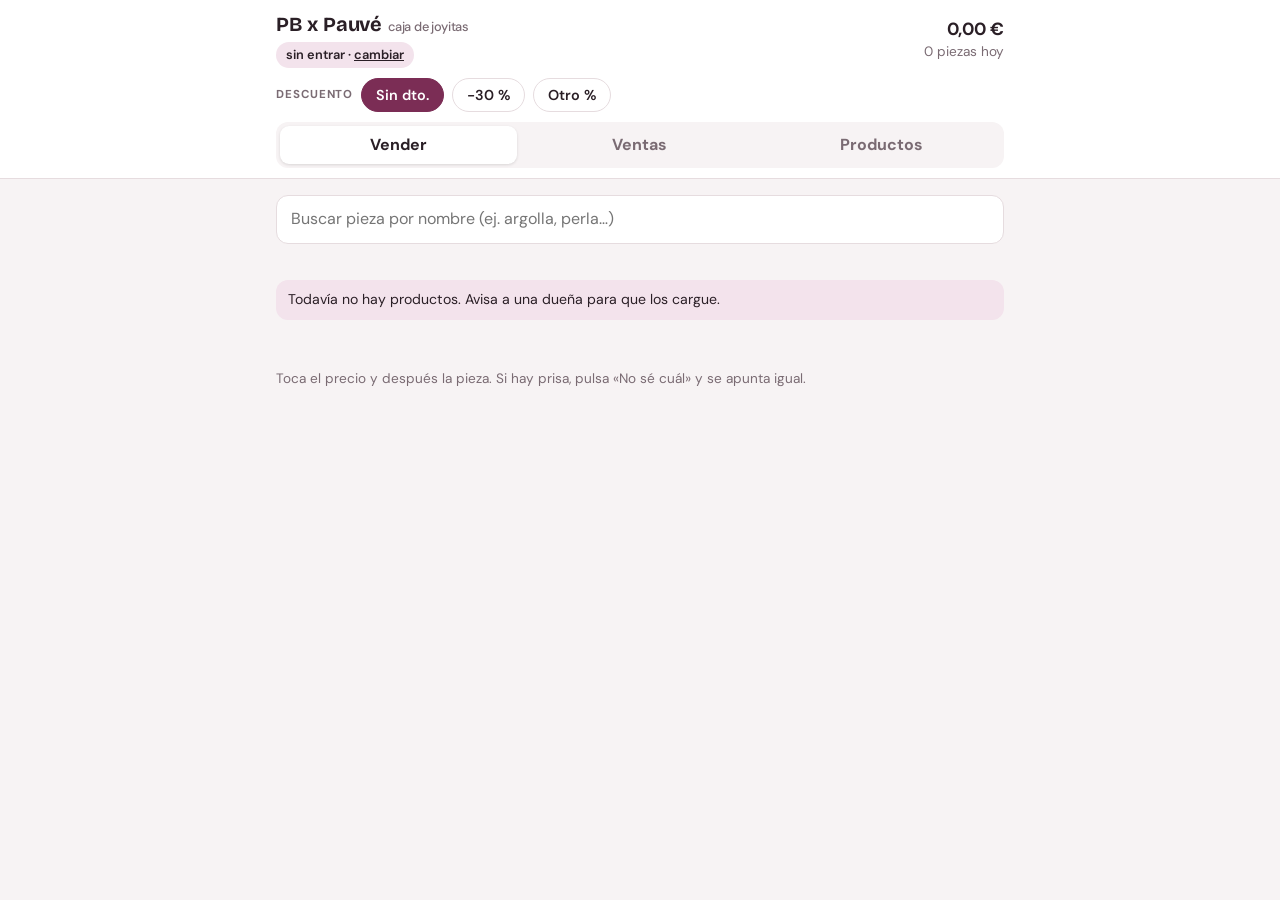
==== caja/index.html @ 92e225df "Caja: el resumen devuelve el coste a partes iguales y reparte el beneficio Cada dueña ve cuánto le t" ====
<!doctype html>
<html lang="es">
<head>
<meta charset="utf-8">
<meta name="viewport" content="width=device-width,initial-scale=1,viewport-fit=cover">
<meta name="robots" content="noindex,nofollow">
<meta name="theme-color" content="#7b2d55">
<meta name="apple-mobile-web-app-capable" content="yes">
<meta name="mobile-web-app-capable" content="yes">
<meta name="apple-mobile-web-app-title" content="Caja PBxP">
<title>Caja PB x Pauvé</title>
<link rel="preconnect" href="https://fonts.googleapis.com">
<link rel="stylesheet" href="https://fonts.googleapis.com/css2?family=Bricolage+Grotesque:wght@500;700&family=DM+Sans:wght@400;500;700&display=swap">
<style>
/* Layout: one-column till, sticky header with discount, category rows of big price buttons, bottom sheet to pick the piece */
:root{
  --bg:#f7f3f4; --surface:#ffffff; --fg:#2a1f26; --muted:#7a6b73; --line:#e6dcdf;
  --accent:#7b2d55; --accent-fg:#ffffff; --accent-soft:#f3e3ec; --ok:#1f7a4d; --warn:#a85a00; --danger:#b3261e;
  --display:"Bricolage Grotesque",ui-sans-serif,system-ui,sans-serif;
  --body:"DM Sans",ui-sans-serif,system-ui,-apple-system,"Segoe UI",sans-serif;
}
@media (prefers-color-scheme: dark){:root:not([data-theme="light"]){
  --bg:#18121a; --surface:#231b26; --fg:#f3eaf0; --muted:#b3a3ad; --line:#3a2f3c;
  --accent:#e08ab7; --accent-fg:#22121b; --accent-soft:#3a2333; --ok:#62c995; --warn:#f0a84a; --danger:#ff8a80; color-scheme:dark}}
:root[data-theme="dark"]{
  --bg:#18121a; --surface:#231b26; --fg:#f3eaf0; --muted:#b3a3ad; --line:#3a2f3c;
  --accent:#e08ab7; --accent-fg:#22121b; --accent-soft:#3a2333; --ok:#62c995; --warn:#f0a84a; --danger:#ff8a80; color-scheme:dark}
*{box-sizing:border-box}
[hidden]{display:none!important}
body{background:var(--bg);color:var(--fg);font-family:var(--body);font-size:16px;line-height:1.4;-webkit-tap-highlight-color:transparent}
body::before{content:"";position:fixed;inset:0 0 auto;height:env(safe-area-inset-top,0px);z-index:10;background:var(--surface)}
button,input,select{font:inherit;color:inherit}
button{cursor:pointer}
:focus-visible{outline:3px solid var(--accent);outline-offset:2px}
.wrap{max-width:760px;margin:0 auto;padding-left:max(16px,env(safe-area-inset-left,0px));padding-right:max(16px,env(safe-area-inset-right,0px))}
header{position:sticky;top:env(safe-area-inset-top,0px);z-index:5;background:var(--surface);border-bottom:1px solid var(--line)}
header .wrap{padding-block:10px;display:flex;flex-direction:column;gap:10px}
.top{display:flex;align-items:center;justify-content:space-between;gap:12px}
h1{font-family:var(--display);font-weight:700;font-size:1.25rem;margin:0;letter-spacing:-.01em}
h1 small{font-family:var(--body);font-weight:500;color:var(--muted);font-size:.8rem;margin-left:6px}
.who{display:flex;flex-direction:column;gap:4px;min-width:0}
.profile{border:0;background:var(--accent-soft);color:var(--fg);border-radius:999px;padding:4px 10px;font-size:.8rem;font-weight:600;text-align:left;width:fit-content}
.profile b{color:var(--accent)}
.today{font-variant-numeric:tabular-nums;text-align:right;font-size:.85rem;color:var(--muted)}
.today b{display:block;color:var(--fg);font-size:1.1rem}
.row{display:flex;gap:8px;flex-wrap:wrap;align-items:center}
.lbl{font-size:.72rem;text-transform:uppercase;letter-spacing:.08em;color:var(--muted);font-weight:700}
.pill{border:1.5px solid var(--line);background:var(--surface);border-radius:999px;padding:6px 14px;font-weight:600;font-size:.9rem}
.pill[aria-pressed="true"]{background:var(--accent);border-color:var(--accent);color:var(--accent-fg)}
.tabs{display:flex;gap:4px;background:var(--bg);border-radius:12px;padding:4px}
.tabs button{flex:1;border:0;background:transparent;padding:8px;border-radius:9px;font-weight:700;color:var(--muted)}
.tabs button[aria-selected="true"]{background:var(--surface);color:var(--fg);box-shadow:0 1px 3px rgb(0 0 0 / .12)}
main .wrap{padding-block:16px 120px;display:flex;flex-direction:column;gap:22px}
.search{width:100%;padding:12px 14px;border-radius:12px;border:1.5px solid var(--line);background:var(--surface)}
section h2{font-family:var(--display);font-weight:500;font-size:1.05rem;margin:0 0 8px}
.prices{display:grid;grid-template-columns:repeat(auto-fill,minmax(104px,1fr));gap:8px}
.pbtn{display:flex;flex-direction:column;align-items:flex-start;gap:2px;padding:12px;border-radius:14px;border:1.5px solid var(--line);background:var(--surface);text-align:left;min-height:76px}
.pbtn:active{transform:scale(.97)}
.pbtn .pr{display:flex;align-items:center;gap:8px;font-family:var(--display);font-weight:700;font-size:1.35rem;font-variant-numeric:tabular-nums}
.pbtn .was{font-size:.78rem;color:var(--muted);text-decoration:line-through}
.pbtn .n{font-size:.78rem;color:var(--muted)}
.dot{width:14px;height:14px;border-radius:50%;flex:none;border:2px solid rgb(0 0 0 / .18)}
.other{border-style:dashed}
.note{font-size:.85rem;color:var(--muted)}
.banner{background:var(--accent-soft);border-radius:12px;padding:10px 12px;font-size:.88rem}
.banner.warn{color:var(--warn)}
/* list of pieces */
.list{display:flex;flex-direction:column;gap:6px}
.item{display:flex;align-items:center;justify-content:space-between;gap:10px;padding:13px 14px;border-radius:12px;border:1.5px solid var(--line);background:var(--surface);text-align:left;width:100%}
.item .nm{font-weight:600;min-width:0;flex:1}
.thumb{width:52px;height:52px;border-radius:10px;object-fit:cover;flex:none;background:var(--accent-soft);display:grid;place-items:center;color:var(--muted);font-size:.7rem;overflow:hidden}
.item.big .thumb{width:72px;height:72px}
.photo-edit{display:flex;gap:12px;align-items:center}
.photo-edit .thumb{width:96px;height:96px}
.two{display:grid;grid-template-columns:1fr 1fr;gap:10px}
.stepper{display:flex;gap:8px;align-items:center}
.stepper button{width:48px;height:48px;border-radius:12px;border:1.5px solid var(--line);background:var(--surface);font-size:1.3rem;font-weight:700}
.stepper b{min-width:3ch;text-align:center;font-size:1.3rem;font-variant-numeric:tabular-nums}
.item .meta{font-size:.8rem;color:var(--muted);font-variant-numeric:tabular-nums;white-space:nowrap;text-align:right}
.item.zero .meta{color:var(--warn)}
.item.unknown{background:var(--accent-soft);border-color:transparent}
/* sheet */
.scrim{position:fixed;inset:0;background:rgb(20 10 16 / .45);z-index:20;display:flex;align-items:flex-end;justify-content:center}
.sheet{background:var(--bg);width:100%;max-width:760px;max-height:86%;overflow:auto;border-radius:20px 20px 0 0;padding:16px max(16px,env(safe-area-inset-right,0px)) calc(20px + env(safe-area-inset-bottom,0px)) max(16px,env(safe-area-inset-left,0px));display:flex;flex-direction:column;gap:12px}
.sheet-h{display:flex;align-items:center;justify-content:space-between;gap:8px}
.sheet-h h3{font-family:var(--display);margin:0;font-size:1.2rem;display:flex;align-items:center;gap:8px}
.x{border:0;background:var(--surface);border-radius:999px;width:40px;height:40px;font-size:1.2rem}
.field{display:flex;flex-direction:column;gap:4px}
.field input,.field select{padding:12px;border-radius:12px;border:1.5px solid var(--line);background:var(--surface)}
.primary{background:var(--accent);color:var(--accent-fg);border:0;border-radius:12px;padding:14px;font-weight:700}
.ghost{background:var(--surface);border:1.5px solid var(--line);border-radius:12px;padding:12px 14px;font-weight:600}
/* toast */
.toast{position:fixed;left:50%;transform:translateX(-50%);bottom:calc(16px + env(safe-area-inset-bottom,0px));z-index:30;background:var(--fg);color:var(--bg);border-radius:14px;padding:12px 12px 12px 16px;display:flex;gap:12px;align-items:center;width:min(92vw,520px);box-shadow:0 6px 20px rgb(0 0 0 / .25)}
.toast{flex-wrap:wrap}
.toast #toastMsg{flex:1 1 60%;min-width:0}
.paybtns{display:flex;gap:8px;width:100%}
.paybtns[hidden]{display:none}
.toast .paybtns button{flex:1}
.toast .paybtns button[aria-pressed="true"]{background:var(--bg);color:var(--fg)}
.badge{display:inline-block;min-width:1.4em;padding:0 5px;margin-left:4px;border-radius:999px;background:var(--warn);color:#fff;font-size:.72rem;line-height:1.4em}
.paychip{border:1px solid var(--line);background:var(--bg);border-radius:999px;font-size:.72rem;padding:1px 8px;margin-top:3px;color:var(--muted)}
.paychip.set{color:var(--fg);border-color:var(--accent)}
.dtoend{font-size:.78rem;color:var(--muted)}
.rows{display:flex;flex-direction:column;gap:6px}
.kv{display:flex;justify-content:space-between;gap:10px;background:var(--surface);border:1px solid var(--line);border-radius:12px;padding:10px 12px;font-variant-numeric:tabular-nums}
.kv span:first-child{min-width:0}
.kv b{white-space:nowrap}
.shoot{display:flex;flex-direction:column;align-items:center;gap:12px;text-align:center}
.shoot .thumb{width:160px;height:160px}
section h2 small{font-family:var(--body);font-size:.8rem;color:var(--muted);font-weight:400}
.toast button{background:transparent;border:1.5px solid currentColor;color:inherit;border-radius:10px;padding:6px 10px;font-weight:700}
/* day view */
.dayhead{display:flex;align-items:center;justify-content:space-between;gap:8px}
.dayhead strong{font-family:var(--display);font-size:1.1rem}
.sum{display:grid;grid-template-columns:repeat(3,1fr);gap:8px}
.sum div{background:var(--surface);border:1px solid var(--line);border-radius:12px;padding:10px}
.sum b{display:block;font-family:var(--display);font-size:1.3rem;font-variant-numeric:tabular-nums}
.sum span{font-size:.75rem;color:var(--muted)}
.sale{display:grid;grid-template-columns:auto 1fr auto auto;gap:10px;align-items:center;background:var(--surface);border:1px solid var(--line);border-radius:12px;padding:10px 12px}
.sale .t{font-size:.8rem;color:var(--muted);font-variant-numeric:tabular-nums}
.sale .w{min-width:0}
.sale .w small{display:block;color:var(--muted);font-size:.8rem}
.sale .p{font-weight:700;font-variant-numeric:tabular-nums;text-align:right}
.sale .p small{display:block;font-weight:500;color:var(--muted);font-size:.75rem}
.tag{display:inline-block;font-size:.72rem;font-weight:700;color:var(--warn);background:var(--accent-soft);border-radius:6px;padding:1px 6px;margin-top:2px;border:0}
.del{border:0;background:transparent;color:var(--muted);font-size:1.1rem;width:34px;height:34px;border-radius:8px}
.del.armed{background:var(--danger);color:#fff;width:auto;padding:0 10px;font-size:.8rem;font-weight:700}
.copy{width:100%}
textarea.cp{width:100%;min-height:140px;border-radius:12px;border:1.5px solid var(--line);background:var(--surface);padding:10px;font:inherit;font-size:.85rem}
@media (prefers-reduced-motion:reduce){*{transition:none!important;animation:none!important}}
body{margin:0;padding-top:env(safe-area-inset-top,0px);padding-bottom:env(safe-area-inset-bottom,0px)}
img{max-width:100%}
body.is-admin .team-only{display:none}
</style>
</head>
<body>

<header>
  <div class="wrap">
    <div class="top">
      <div class="who"><h1>PB x Pauvé<small>caja de joyitas</small></h1>
        <button class="profile" id="logout" title="Cambiar de perfil"><span id="profileTxt">…</span> · <u>cambiar</u></button></div>
      <div class="today" id="todayBox"><b id="todayTotal">0,00 €</b><span id="todayCount">0 piezas hoy</span></div>
    </div>
    <div class="row" role="group" aria-label="Descuento">
      <span class="lbl">Descuento</span>
      <button class="pill" data-dto="0" id="dto0">Sin dto.</button>
      <button class="pill" data-dto="30" id="dto30">−30 %</button>
      <button class="pill" data-dto="custom" id="dtoC">Otro %</button>
      <span class="dtoend" id="dtoEnd"></span>
    </div>
    <div class="tabs" role="tablist">
      <button role="tab" id="tabSell" aria-selected="true">Vender</button>
      <button role="tab" id="tabDay" aria-selected="false">Ventas</button>
      <button role="tab" id="tabProd" aria-selected="false">Productos<span class="badge" id="lowBadge" hidden></span></button>
      <button role="tab" id="tabRes" aria-selected="false" hidden>Resumen</button>
    </div>
  </div>
</header>

<main>
  <div class="wrap" id="sellView">
    <div class="banner warn" id="storeWarn" hidden></div>
    <div class="banner" id="loadNote">Cargando productos…</div>
    <input class="search" id="q" type="search" placeholder="Buscar pieza por nombre (ej. argolla, perla…)" autocomplete="off">
    <div id="results" class="list" hidden></div>
    <div id="cats" style="display:flex;flex-direction:column;gap:22px"></div>
    <p class="note">Toca el precio y después la pieza. Si hay prisa, pulsa «No sé cuál» y se apunta igual.</p>
  </div>
  <div class="wrap" id="dayView" hidden>
    <div class="dayhead">
      <button class="x" id="prevDay" aria-label="Día anterior">‹</button>
      <strong id="dayLabel"></strong>
      <button class="x" id="nextDay" aria-label="Día siguiente">›</button>
    </div>
    <div class="sum">
      <div><b id="dPieces">0</b><span>piezas</span></div>
      <div><b id="dTotal">0 €</b><span>cobrado</span></div>
      <div><b id="dProfit">0 €</b><span>beneficio aprox.</span></div>
    </div>
    <p class="note" id="dPay"></p>
    <div id="pendBanner" class="banner warn" hidden></div>
    <div id="sales" class="list"></div>
    <button class="primary copy" id="copyBtn">Copiar resumen para enviar a Paula</button>
    <textarea class="cp" id="cpText" readonly hidden></textarea>
  </div>
  <div class="wrap" id="prodView" hidden>
    <button class="primary" id="newProd">+ Nuevo producto</button>
    <button class="ghost" id="shootBtn">Hacer fotos en serie</button>
    <div id="adminTools" hidden style="display:flex;flex-direction:column;gap:8px">
      <label class="ghost" for="impFile" style="text-align:center">Cargar lista de productos (archivo .json)</label>
      <input id="impFile" type="file" accept=".json,application/json" hidden>
      <button class="ghost" id="accessBtn">Accesos y contraseñas</button>
      <a class="ghost" href="api.php?a=csv" style="text-align:center;text-decoration:none;color:inherit">Descargar todas las ventas (Excel)</a>
    </div>
    <input class="search" id="pq" type="search" placeholder="Buscar producto" autocomplete="off">
    <div class="row" role="group" aria-label="Filtro">
      <button class="pill" id="fAll" aria-pressed="true">Todos</button>
      <button class="pill" id="fLow" aria-pressed="false">Para reponer</button>
      <button class="pill" id="fNoPhoto" aria-pressed="false">Sin foto</button>
      <button class="pill" id="fNoPrice" aria-pressed="false">Sin precio</button>
    </div>
    <p class="note" id="prodCount"></p>
    <div id="prodList" class="list"></div>
    <button class="ghost" id="copyLow">Copiar lista para reponer</button>
  </div>
  <div class="wrap" id="resView" hidden>
    <div class="dayhead">
      <button class="x" id="prevMonth" aria-label="Mes anterior">‹</button>
      <strong id="monthLabel"></strong>
      <button class="x" id="nextMonth" aria-label="Mes siguiente">›</button>
    </div>
    <div class="sum">
      <div><b id="mPieces">0</b><span>piezas</span></div>
      <div><b id="mTotal">0 €</b><span>cobrado</span></div>
      <div><b id="mProfit">0 €</b><span>beneficio</span></div>
    </div>
    <section><h2>Cómo se cobró</h2><div class="rows" id="mPay"></div></section>
    <section><h2>Reparto del beneficio</h2><div class="rows" id="mShare"></div></section>
    <section><h2>Por tipo</h2><div class="rows" id="mCats"></div></section>
    <section><h2>Más vendidas <small>este mes</small></h2><div class="rows" id="mTop"></div></section>
    <section><h2>Piezas paradas <small>con stock y sin ventas en 60 días</small></h2><div class="rows" id="mStill"></div></section>
  </div>
</main>

<div class="scrim" id="scrim" hidden>
  <div class="sheet" role="dialog" aria-modal="true" aria-labelledby="sheetTitle">
    <div class="sheet-h"><h3 id="sheetTitle"></h3><button class="x" id="closeSheet" aria-label="Cerrar">×</button></div>
    <div id="sheetBody" style="display:flex;flex-direction:column;gap:10px"></div>
  </div>
</div>

<div class="toast" id="toast" hidden role="status"><span id="toastMsg"></span><button id="undoBtn">Deshacer</button>
  <div class="paybtns" id="payBtns" hidden><button data-pay="efectivo" aria-pressed="false">Efectivo</button><button data-pay="tarjeta" aria-pressed="false">Tarjeta</button></div></div>

<div class="scrim" id="gate" hidden style="align-items:center">
  <form class="sheet" id="gateForm" style="border-radius:20px;max-width:420px;margin:16px" autocomplete="on">
    <h3 id="gateTitle" style="font-family:var(--display);margin:0;font-size:1.3rem"></h3>
    <p class="note" id="gateText"></p>
    <div id="gateFields" style="display:flex;flex-direction:column;gap:10px"></div>
    <button class="primary" id="gateBtn" type="submit"></button>
    <p class="note" id="gateErr" hidden style="color:var(--danger)"></p>
  </form>
</div>
<script>
const CAT_ORDER = ["Pendientes","Anillos","Collares","Pulseras","Charms","Complementos"];
const COLORS = {2:"#9e9e9e",4:"#f2d33a",5:"#a6d84a",6:"#2fa65a",8:"#2d7be0",9:"#28b8c4",10:"#8a4fd1",12:"#ef6aa6",13:"#f28c28",14:"#d93a3a",16:"#8a5a3b",18:"#222222"};
const $ = id => document.getElementById(id);
const eur = n => n.toLocaleString("es-ES",{minimumFractionDigits:2,maximumFractionDigits:2})+" €";
const eurShort = n => (Number.isInteger(n)? String(n) : n.toLocaleString("es-ES",{minimumFractionDigits:2,maximumFractionDigits:2}))+" €";
const dayKey = d => { const x=new Date(d); return x.getFullYear()+"-"+String(x.getMonth()+1).padStart(2,"0")+"-"+String(x.getDate()).padStart(2,"0"); };
const esc = s => String(s??"").replace(/[&<>"]/g,c=>({"&":"&amp;","<":"&lt;",">":"&gt;",'"':"&quot;"}[c]));
const round2 = n => Math.round(n*100)/100;
const norm = s => String(s).toLowerCase().normalize("NFD").replace(/[̀-ͯ]/g,"");
const newId = () => (Date.now().toString(36)+Math.random().toString(36).slice(2,10)).slice(0,20);

/* ---------- server ---------- */
let PRODUCTS = [], sales = [], dto = 0, dtoUntil = "", owners = [], role = null, myName = "";
const isAdmin = () => role === "admin";
function warn(msg){ $("storeWarn").textContent = msg; $("storeWarn").hidden = !msg; }
async function api(a, data){
  const opt = data instanceof FormData ? {method:"POST", body:data, headers:{"X-Caja":"1"}}
            : data !== undefined ? {method:"POST", body:JSON.stringify(data), headers:{"X-Caja":"1","Content-Type":"application/json"}}
            : {};
  let r;
  try{ r = await fetch("api.php?a="+a, {credentials:"same-origin", ...opt}); }
  catch(e){ warn("Sin conexión. Lo que apuntes ahora no se guardará: revisa el wifi o los datos."); throw e; }
  let j = {}; try{ j = await r.json(); }catch(e){}
  if(j.login){ showLogin(); throw new Error("login"); }
  if(j.setup){ showSetup(); throw new Error("setup"); }
  if(!r.ok || j.error){ warn(j.error || "Algo ha fallado en el servidor. Prueba otra vez."); throw new Error(j.error||"server"); }
  warn("");
  return j;
}
async function load(){
  const j = await api("state");
  role = j.role; myName = j.name; dto = j.dto; dtoUntil = j.dtoUntil || ""; owners = j.owners || []; PRODUCTS = j.products; sales = j.sales;
  $("loadNote").hidden = true;
  $("gate").hidden = true;
  document.body.classList.toggle("is-admin", isAdmin());
  refresh();
}
/* keep every phone up to date: re-read every 20 s while the page is visible */
setInterval(()=>{ if(document.visibilityState==="visible" && role && $("scrim").hidden) load().catch(()=>{}); }, 20000);
document.addEventListener("visibilitychange", ()=>{ if(document.visibilityState==="visible" && role) load().catch(()=>{}); });

/* ---------- login / setup ---------- */
function gate(title, text, fields, btn, onSubmit){
  $("gateTitle").textContent = title; $("gateText").textContent = text; $("gateFields").innerHTML = fields; $("gateBtn").textContent = btn;
  $("gateErr").hidden = true; $("gate").hidden = false; $("loadNote").hidden = true;
  $("gateForm").onsubmit = async e => {
    e.preventDefault(); $("gateBtn").disabled = true;
    try{ await onSubmit(); }
    catch(err){ $("gateErr").hidden=false; $("gateErr").textContent = $("storeWarn").textContent || "No se ha podido. Prueba otra vez."; warn(""); }
    $("gateBtn").disabled = false;
  };
}
function showLogin(){
  role = null;
  gate("¿Quién eres?", "Con la contraseña del equipo entras como equipo. Con tu contraseña de dueña entras como dueña y puedes cambiarlo todo. Se queda recordado en este móvil.",
    `<div class="field"><label class="lbl" for="gName">Tu nombre</label><input id="gName" autocomplete="nickname" required value="${esc(localStorageGet("caja.name"))}"></div>
     <div class="field"><label class="lbl" for="gPw">Contraseña (la del equipo o la tuya de dueña)</label><input id="gPw" type="password" autocomplete="current-password" required></div>`,
    "Entrar", async ()=>{ localStorageSet("caja.name",$("gName").value.trim()); await api("login",{name:$("gName").value,password:$("gPw").value}); await load(); });
}
function showSetup(){
  gate("Configurar la caja", "Es la primera vez que se abre. Elige dos contraseñas: una para el equipo del centro y otra solo para ti, que permite cambiar precios, productos y descuentos. Luego podrás dar acceso de dueña a Patricia.",
    `<div class="field"><label class="lbl" for="sOwner">Tu nombre</label><input id="sOwner" value="Paula" required autocomplete="off"></div>
     <div class="field"><label class="lbl" for="sTeam">Contraseña del equipo (mín. 6)</label><input id="sTeam" type="text" minlength="6" required autocomplete="off"></div>
     <div class="field"><label class="lbl" for="sAdmin">Tu contraseña de dueña (mín. 8)</label><input id="sAdmin" type="password" minlength="8" required autocomplete="new-password"></div>
     <div class="field"><label class="lbl" for="sFile">Lista de productos (archivo productos-iniciales.json)</label><input id="sFile" type="file" accept=".json,application/json"></div>`,
    "Guardar y cargar productos", async ()=>{
      let products = [];
      const f = $("sFile").files[0];
      if(f){ try{ products = JSON.parse(await f.text()); }catch(e){ warn("Ese archivo no es la lista de productos. Elige productos-iniciales.json."); throw e; } }
      await api("setup",{owner:$("sOwner").value, team:$("sTeam").value, admin:$("sAdmin").value, products});
      showLogin();
    });
}
function localStorageGet(k){ try{ return localStorage.getItem(k)||""; }catch(e){ return ""; } }
function localStorageSet(k,v){ try{ localStorage.setItem(k,v); }catch(e){} }

/* ---------- derived ---------- */
const withDto = p => round2(p*(1-dto/100));
const soldCount = ref => sales.filter(s=>s.ref===ref).length;
const left = p => (p.stock||0) - soldCount(p.ref);
const photoURL = p => p && p.photo ? "api.php?a=foto&id="+encodeURIComponent(p.photo) : null;
const thumbHTML = p => photoURL(p) ? `<img class="thumb" src="${photoURL(p)}" alt="" loading="lazy">` : `<span class="thumb">sin foto</span>`;
let groups = {};
function buildGroups(){
  groups = {};
  for(const p of PRODUCTS){
    if(p.price==null || p.hidden) continue;
    const k = p.cat+"|"+p.price;
    (groups[k] ||= {cat:p.cat, price:p.price, items:[]}).items.push(p);
  }
}

/* ---------- discount ---------- */
function renderDto(){
  const custom = dto!==0 && dto!==30;
  $("dto0").setAttribute("aria-pressed", dto===0);
  $("dto30").setAttribute("aria-pressed", dto===30);
  $("dtoC").setAttribute("aria-pressed", custom);
  $("dtoC").textContent = custom ? "−"+dto+" %" : "Otro %";
  $("dtoEnd").textContent = dto && dtoUntil ? "hasta el "+new Date(dtoUntil+"T12:00:00").toLocaleDateString("es-ES",{day:"numeric",month:"short"}) : "";
  document.querySelectorAll("[data-dto]").forEach(b=>{ b.disabled = !isAdmin() && b.getAttribute("aria-pressed")!=="true"; });
}
async function setDto(v, until){
  if(!isAdmin()){ showToast("El descuento solo lo cambian las dueñas."); return; }
  const old = [dto, dtoUntil]; dto = v; dtoUntil = v ? (until||"") : ""; refresh();
  try{ await api("dto",{dto:v, until:dtoUntil}); }catch(e){ [dto, dtoUntil] = old; refresh(); showToast($("storeWarn").textContent || "No se ha podido cambiar."); }
}
document.querySelectorAll("[data-dto]").forEach(b=>b.onclick=()=>{
  if(b.dataset.dto!=="0"){
    if(!isAdmin()){ showToast("El descuento solo lo cambian las dueñas."); return; }
    const pre = b.dataset.dto==="30" ? 30 : (dto&&dto!==30? dto : 20);
    const body=$("sheetBody"); openSheet("Descuento");
    body.innerHTML = `<div class="field"><label class="lbl" for="dIn">Porcentaje de descuento</label><input id="dIn" type="number" inputmode="numeric" min="1" max="90" value="${pre}"></div>
      <div class="field"><label class="lbl" for="dUntil">Último día del descuento (opcional)</label><input id="dUntil" type="date" min="${dayKey(new Date())}" value="${dtoUntil}"></div>
      <button class="primary" id="dOk">Aplicar a todas las ventas</button>
      <p class="note">Se aplica en todos los móviles. Si pones fecha, se quita solo al acabar ese día.</p>`;
    $("dOk").onclick=()=>{ const v=Math.round(Number($("dIn").value)); const until=$("dUntil").value; if(v>0&&v<=90){ closeSheet(); setDto(v, until); } };
    return;
  }
  setDto(Number(b.dataset.dto));
});

/* ---------- sell view ---------- */
function renderCats(){
  const box = $("cats"); box.innerHTML = "";
  for(const cat of CAT_ORDER){
    const gs = Object.values(groups).filter(g=>g.cat===cat).sort((a,b)=>a.price-b.price);
    if(!gs.length) continue;
    const sec = document.createElement("section");
    sec.innerHTML = `<h2>${cat}</h2><div class="prices"></div>`;
    const grid = sec.querySelector(".prices");
    for(const g of gs){
      const b = document.createElement("button");
      b.className = "pbtn";
      b.innerHTML = `<span class="pr"><span class="dot" style="background:${COLORS[g.price]||"#ccc"}"></span>${eurShort(withDto(g.price))}</span>`+
        (dto? `<span class="was">${eurShort(g.price)}</span>`:"")+
        `<span class="n">${g.items.length} ${g.items.length===1?"pieza":"piezas"}</span>`;
      b.onclick = () => openGroup(g);
      grid.appendChild(b);
    }
    box.appendChild(sec);
  }
  if(!PRODUCTS.length){ box.innerHTML = `<p class="banner">Todavía no hay productos. ${isAdmin()? "Ve a Productos y pulsa «Cargar lista de productos»." : "Avisa a una dueña para que los cargue."}</p>`; return; }
  const sec = document.createElement("section");
  sec.innerHTML = `<h2>Otra cosa</h2><div class="prices"><button class="pbtn other" id="otherBtn"><span class="pr">+ Precio a mano</span><span class="n">pieza que no está en la lista</span></button></div>`;
  box.appendChild(sec);
  $("otherBtn").onclick = openOther;
}
function itemButton(p, onPick){
  const b = document.createElement("button");
  const l = left(p);
  b.className = "item big"+(l<=0?" zero":"");
  b.innerHTML = `${thumbHTML(p)}<span class="nm">${esc(p.name)}</span><span class="meta">${l<=0? "sin stock" : "quedan "+l}</span>`;
  b.onclick = () => onPick(p);
  return b;
}

/* sheet */
let assignId = null;
function openSheet(title, color){ $("sheetTitle").innerHTML = (color?`<span class="dot" style="background:${color}"></span>`:"")+esc(title); $("scrim").hidden=false; }
function closeSheet(){ $("scrim").hidden=true; $("sheetBody").innerHTML=""; assignId=null; }
$("closeSheet").onclick = closeSheet;
$("scrim").addEventListener("click", e=>{ if(e.target===$("scrim")) closeSheet(); });
document.addEventListener("keydown", e=>{ if(e.key==="Escape" && !$("scrim").hidden) closeSheet(); });

function openGroup(g, forAssign){
  const body = $("sheetBody"); body.innerHTML="";
  openSheet(`${g.cat} · ${eurShort(g.price)}`+(dto&&!forAssign? `  →  ${eurShort(withDto(g.price))}`:"")+(forAssign?" · ¿cuál fue?":""), COLORS[g.price]);
  const list = document.createElement("div"); list.className="list";
  if(!forAssign){
    const u = document.createElement("button");
    u.className="item unknown";
    u.innerHTML = `<span class="nm">No sé cuál · apuntar igual</span><span class="meta">se concreta luego</span>`;
    u.onclick = () => sell({ref:null,name:null,cat:g.cat,price:g.price,cost:avgCost(g)});
    list.appendChild(u);
  }
  const sorted = [...g.items].sort((a,b)=> (left(b)>0)-(left(a)>0) || a.name.localeCompare(b.name,"es"));
  for(const p of sorted) list.appendChild(itemButton(p, p=> forAssign ? assign(p) : sell(p)));
  body.appendChild(list);
}
function avgCost(g){ const c = g.items.filter(p=>p.cost!=null); return c.length? round2(c.reduce((s,p)=>s+p.cost,0)/c.length) : null; }

function openOther(){
  const body = $("sheetBody");
  openSheet("Pieza con precio a mano");
  body.innerHTML = `
    <div class="field"><label class="lbl" for="oCat">Tipo</label><select id="oCat">${CAT_ORDER.map(c=>`<option>${c}</option>`).join("")}</select></div>
    <div class="field"><label class="lbl" for="oName">Qué es (opcional)</label><input id="oName" placeholder="ej. aros gruesos oro"></div>
    <div class="field"><label class="lbl" for="oPrice">Precio cobrado (€)</label><input id="oPrice" type="number" inputmode="decimal" min="0" step="0.5"></div>
    <button class="primary" id="oSave">Apuntar venta</button>
    <p class="note" id="oErr" hidden>Escribe el precio que has cobrado.</p>`;
  $("oSave").onclick = () => {
    const pr = parseFloat(String($("oPrice").value).replace(",", "."));
    if(!(pr>0)){ $("oErr").hidden=false; return; }
    sell({ref:null,name:$("oName").value.trim()||"Otra pieza",cat:$("oCat").value,price:pr,cost:null,manual:true});
  };
  setTimeout(()=>$("oPrice").focus(),50);
}

/* selling: shown at once, then saved; if saving fails it is taken back out */
let lastId = null, toastT = null, pendingSell = Promise.resolve();
async function sell(p){
  const charged = p.manual ? p.price : withDto(p.price);
  const s = {id:newId(), t:new Date().toISOString(), ref:p.ref, name:p.name, cat:p.cat, list:p.price, dto:p.manual?0:dto,
    price:charged, cost:p.cost ?? null, manual:!!p.manual, seller:myName};
  sales.push(s); lastId = s.id; closeSheet(); refresh();
  const prod = p.ref!=null ? PRODUCTS.find(x=>x.ref===p.ref) : null;
  const lowNote = prod && left(prod)<=1 ? ` · ${left(prod)<=0? "Era la última" : "Queda 1"}: anotada para reponer` : "";
  showToast(`Apuntado: ${p.name? p.name : p.cat+" "+eurShort(p.price)+" (sin concretar)"} · ${eur(charged)}${lowNote}`, true, true);
  pendingSell = api("sell", s);
  try{ await pendingSell; }
  catch(e){ sales = sales.filter(x=>x.id!==s.id); refresh(); $("toast").hidden = true; }
}
function showToast(msg, undo, pay){
  $("toastMsg").textContent = msg; $("undoBtn").hidden = !undo; $("payBtns").hidden = !pay; $("toast").hidden=false;
  document.querySelectorAll("#payBtns button").forEach(b=>b.setAttribute("aria-pressed","false"));
  clearTimeout(toastT); toastT = setTimeout(()=>{$("toast").hidden=true;}, pay? 9000 : 6000);
}
async function setPay(id, pay){
  const s = sales.find(x=>x.id===id); if(!s) return;
  const old = s.pay; s.pay = pay; refresh();
  try{ await pendingSell.catch(()=>{}); await api("pay",{id, pay}); }catch(e){ s.pay = old; refresh(); }
}
document.querySelectorAll("#payBtns button").forEach(b=>b.onclick=()=>{
  document.querySelectorAll("#payBtns button").forEach(x=>x.setAttribute("aria-pressed", x===b));
  if(lastId) setPay(lastId, b.dataset.pay);
  clearTimeout(toastT); toastT = setTimeout(()=>{$("toast").hidden=true;}, 1500);
});
async function delSale(id){
  const keep = sales; sales = sales.filter(s=>s.id!==id); refresh();
  try{ await api("delsale",{id}); }catch(e){ sales = keep; refresh(); }
}
$("undoBtn").onclick = () => { $("toast").hidden=true; if(lastId) delSale(lastId); };
async function assign(p){
  const id = assignId; closeSheet();
  const s = sales.find(x=>x.id===id); if(!s) return;
  Object.assign(s,{ref:p.ref,name:p.name,cost:p.cost}); refresh();
  try{ await api("assign",{id, ref:p.ref}); }catch(e){ load().catch(()=>{}); }
}

/* search */
$("q").addEventListener("input", () => {
  const q = norm($("q").value.trim());
  const r = $("results"); r.innerHTML="";
  $("cats").hidden = !!q; r.hidden = !q;
  if(!q) return;
  const hits = PRODUCTS.filter(p=>p.price!=null && !p.hidden && norm(p.name+" "+p.cat).includes(q)).slice(0,30);
  if(!hits.length){ r.innerHTML = `<p class="note">No encuentro esa pieza. Usa «Precio a mano» al final de la lista.</p>`; return; }
  for(const p of hits){
    const b = itemButton(p, p=>{ sell(p); $("q").value=""; $("q").dispatchEvent(new Event("input")); });
    b.querySelector(".meta").textContent = `${p.cat} · ${eurShort(withDto(p.price))}`;
    r.appendChild(b);
  }
});

/* ---------- day view ---------- */
let viewDay = dayKey(new Date());
function shiftDay(n){ const d=new Date(viewDay+"T12:00:00"); d.setDate(d.getDate()+n); viewDay=dayKey(d); renderDay(); }
$("prevDay").onclick = ()=>shiftDay(-1);
$("nextDay").onclick = ()=>shiftDay(1);
function daySales(){ return sales.filter(s=>dayKey(s.t)===viewDay).sort((a,b)=>a.t<b.t?-1:1); }
function label(s){ return s.name ? s.name : `${s.cat} ${eurShort(s.list)}`; }
function renderDay(){
  const d = new Date(viewDay+"T12:00:00");
  const isToday = viewDay===dayKey(new Date());
  $("dayLabel").textContent = (isToday?"Hoy, ":"")+d.toLocaleDateString("es-ES",{weekday:"long",day:"numeric",month:"long"});
  const ds = daySales();
  const tot = ds.reduce((a,s)=>a+s.price,0);
  const prof = ds.reduce((a,s)=>a+(s.cost!=null? s.price-s.cost : 0),0);
  $("dPieces").textContent = ds.length; $("dTotal").textContent = eurShort(round2(tot)); $("dProfit").textContent = eurShort(round2(prof));
  const byPay = k => round2(ds.filter(s=>(s.pay||null)===k).reduce((a,s)=>a+s.price,0));
  $("dPay").textContent = ds.length ? `Efectivo ${eur(byPay("efectivo"))} · Tarjeta ${eur(byPay("tarjeta"))}${byPay(null)? ` · Sin indicar ${eur(byPay(null))}`:""}` : "";
  const pend = ds.filter(s=>!s.ref && !s.manual).length;
  $("pendBanner").hidden = !pend;
  $("pendBanner").textContent = `${pend} ${pend===1?"venta":"ventas"} sin concretar la pieza. Toca «¿Cuál fue?» cuando tengas un momento, para que el stock cuadre.`;
  const box = $("sales"); box.innerHTML = "";
  if(!ds.length) box.innerHTML = `<p class="note">No hay ventas apuntadas este día.</p>`;
  const recent = t => Date.now()-new Date(t).getTime() < 86400000;
  for(const s of ds){
    const row = document.createElement("div"); row.className="sale";
    const time = new Date(s.t).toLocaleTimeString("es-ES",{hour:"2-digit",minute:"2-digit"});
    const canDel = isAdmin() || recent(s.t);
    row.innerHTML = `<span class="t">${time}</span>
      <span class="w">${esc(label(s))}<small>${esc(s.cat)}${s.ref? " · ref "+s.ref:""}${s.seller? " · "+esc(s.seller):""}</small><button class="paychip${s.pay?" set":""}" data-pay="${s.id}">${s.pay==="tarjeta"?"Tarjeta":s.pay==="efectivo"?"Efectivo":"¿Efectivo o tarjeta?"}</button>${(!s.ref&&!s.manual)?`<button class="tag" data-assign="${s.id}">¿Cuál fue?</button>`:""}</span>
      <span class="p">${eur(s.price)}${s.dto?`<small>−${s.dto} % de ${eurShort(s.list)}</small>`:""}</span>
      ${canDel? `<button class="del" data-del="${s.id}" aria-label="Borrar venta">×</button>` : "<span></span>"}`;
    box.appendChild(row);
  }
  box.querySelectorAll("button[data-pay]").forEach(b=>b.onclick=()=>{
    const s = sales.find(x=>x.id===b.dataset.pay); if(!s) return;
    setPay(s.id, s.pay==="efectivo" ? "tarjeta" : s.pay==="tarjeta" ? null : "efectivo");
  });
  box.querySelectorAll("[data-assign]").forEach(b=>b.onclick=()=>{
    const s = sales.find(x=>x.id===b.dataset.assign); const g = groups[s.cat+"|"+s.list];
    if(!g) return; openGroup(g,true); assignId = s.id;
  });
  box.querySelectorAll("[data-del]").forEach(b=>b.onclick=()=>{
    if(!b.classList.contains("armed")){ b.classList.add("armed"); b.textContent="Borrar"; setTimeout(()=>{b.classList.remove("armed"); b.textContent="×";},3000); return; }
    delSale(b.dataset.del);
  });
}
function copyText(txt, btn, okLabel, resetLabel){
  const ta = $("cpText"); ta.value = txt;
  const done = ok => { btn.textContent = ok? okLabel : "Selecciona el texto y cópialo"; setTimeout(()=>btn.textContent=resetLabel,3500); };
  const fallback = () => { if(!$("dayView").hidden){ ta.hidden=false; ta.select(); } done(false); };
  try{ navigator.clipboard.writeText(txt).then(()=>done(true), fallback); } catch(e){ fallback(); }
}
$("copyBtn").textContent = "Copiar resumen del día";
$("copyBtn").onclick = () => {
  const ds = daySales(); const d = new Date(viewDay+"T12:00:00");
  const lines = ds.map((s,i)=>`${i+1}. ${s.cat} · ${label(s)}${s.ref?" (ref "+s.ref+")":""} · ${eur(s.price)}${s.dto?` (−${s.dto} %)`:""}${s.pay?" · "+s.pay:""}${(!s.ref&&!s.manual)?" · SIN CONCRETAR":""}`);
  const tot = ds.reduce((a,s)=>a+s.price,0);
  const txt = `Ventas PB x Pauvé · ${d.toLocaleDateString("es-ES",{weekday:"short",day:"numeric",month:"short"})}\n`+(lines.join("\n")||"Sin ventas")+`\nTotal: ${ds.length} ${ds.length===1?"pieza":"piezas"} · ${eur(round2(tot))}`;
  copyText(txt, $("copyBtn"), "Copiado", "Copiar resumen del día");
};

/* ---------- products view ---------- */
let pFilter = "all";
function lowList(){ return PRODUCTS.filter(p=>!p.hidden && p.price!=null && left(p)<=1).sort((a,b)=>left(a)-left(b)); }
function renderProducts(){
  const q = norm($("pq").value.trim());
  for(const [id,f] of [["fAll","all"],["fLow","low"],["fNoPhoto","nophoto"],["fNoPrice","noprice"]]) $(id).setAttribute("aria-pressed", pFilter===f);
  let list = PRODUCTS.filter(p=>!p.hidden);
  if(pFilter==="low") list = lowList();
  if(pFilter==="nophoto") list = list.filter(p=>!p.photo);
  if(pFilter==="noprice") list = list.filter(p=>p.price==null);
  if(q) list = list.filter(p=>norm(p.name+" "+p.cat).includes(q));
  if(pFilter!=="low") list = [...list].sort((a,b)=> CAT_ORDER.indexOf(a.cat)-CAT_ORDER.indexOf(b.cat) || (a.price??0)-(b.price??0) || a.name.localeCompare(b.name,"es"));
  $("prodCount").textContent = list.length+" productos";
  $("copyLow").hidden = pFilter!=="low";
  $("newProd").hidden = !isAdmin();
  $("adminTools").hidden = !isAdmin();
  const box = $("prodList"); box.innerHTML="";
  for(const p of list){
    const b = document.createElement("button"); const l = left(p);
    b.className = "item"+(l<=0?" zero":"");
    b.innerHTML = `${thumbHTML(p)}<span class="nm">${esc(p.name)}<small style="display:block;font-weight:400;color:var(--muted);font-size:.8rem">${p.cat} · ref ${p.ref}</small></span><span class="meta">${p.price!=null? eurShort(p.price) : "sin precio"}<br>${l<=0?"sin stock":"quedan "+l}</span>`;
    b.onclick = () => openEditor(p);
    box.appendChild(b);
  }
}
$("pq").addEventListener("input", renderProducts);
for(const [id,f] of [["fAll","all"],["fLow","low"],["fNoPhoto","nophoto"],["fNoPrice","noprice"]]) $(id).onclick = ()=>{ pFilter=f; renderProducts(); };
$("newProd").onclick = () => openEditor(null);
$("copyLow").onclick = () => {
  const txt = "Para reponer PB x Pauvé:\n"+lowList().map(p=>`· ${p.cat} · ${p.name} (ref ${p.ref}) · quedan ${Math.max(0,left(p))}`).join("\n");
  copyText(txt, $("copyLow"), "Copiado", "Copiar lista para reponer");
};
$("impFile").onchange = async e => {
  const f = e.target.files[0]; e.target.value = ""; if(!f) return;
  let products;
  try{ products = JSON.parse(await f.text()); }catch(x){ showToast("Ese archivo no es la lista de productos. Elige productos-iniciales.json."); return; }
  try{ const r = await api("import",{products}); showToast(r.added? `Cargados ${r.added} productos.` : "Esos productos ya estaban cargados."); load().catch(()=>{}); }
  catch(x){ showToast($("storeWarn").textContent || "No se ha podido cargar."); }
};
$("accessBtn").onclick = async () => {
  openSheet("Accesos y contraseñas");
  const body = $("sheetBody"); body.innerHTML = `<p class="note">Cargando…</p>`;
  let info; try{ info = await api("owners"); }catch(e){ body.innerHTML = `<p class="note">No se ha podido cargar.</p>`; return; }
  body.innerHTML = `
    <p class="note">Dueñas con acceso completo: <b>${info.owners.map(o=>esc(o.name)).join(", ")}</b></p>
    <div class="field"><span class="lbl">Reparto del beneficio (%)</span>
      ${info.owners.map(o=>`<label class="kv" style="align-items:center"><span>${esc(o.name)}</span><input data-share="${o.id}" type="number" inputmode="decimal" min="0" max="100" step="1" value="${o.share ?? Math.round(1000/info.owners.length)/10}" style="width:6em;padding:8px;border-radius:10px;border:1.5px solid var(--line);background:var(--surface)"></label>`).join("")}
      <button class="ghost" id="sSave">Guardar reparto</button></div>
    <div class="field"><span class="lbl">Dar acceso de dueña</span>
      <input id="oNm" placeholder="Nombre (ej. Patricia)" autocomplete="off">
      <input id="oPw" type="text" placeholder="Su contraseña (mín. 8)" autocomplete="off">
      <button class="primary" id="oAdd">Añadir dueña</button></div>
    <div class="field"><span class="lbl">Cambiar mi contraseña</span>
      <input id="mPw" type="password" placeholder="Nueva contraseña (mín. 8)" autocomplete="new-password">
      <button class="ghost" id="mSave">Guardar mi contraseña</button></div>
    <div class="field"><span class="lbl">Cambiar la contraseña del equipo</span>
      <input id="tPw" type="text" placeholder="Nueva contraseña del equipo (mín. 6)" autocomplete="off">
      <button class="ghost" id="tSave">Guardar y cerrar la sesión del equipo en todos los móviles</button></div>
    <p class="note" id="aMsg" hidden></p>`;
  const msg = (t) => { $("aMsg").hidden=false; $("aMsg").textContent=t; };
  const run = async (fn, okText) => { try{ await fn(); msg(okText); }catch(e){ msg($("storeWarn").textContent || "No se ha podido guardar."); warn(""); } };
  $("sSave").onclick = () => { const shares = {}; document.querySelectorAll("[data-share]").forEach(i=>shares[i.dataset.share]=Number(String(i.value).replace(",","."))); run(async()=>{ await api("share",{shares}); await load(); }, "Reparto guardado."); };
  $("oAdd").onclick = () => run(()=>api("addowner",{name:$("oNm").value, password:$("oPw").value}), "Hecho. Pásale su contraseña en persona o por WhatsApp; luego puede cambiarla ella aquí.");
  $("mSave").onclick = () => run(()=>api("mypassword",{password:$("mPw").value}), "Tu contraseña está cambiada.");
  $("tSave").onclick = () => run(()=>api("teampassword",{password:$("tPw").value}), "Contraseña del equipo cambiada. Tendrán que volver a entrar con la nueva.");
};
$("logout").onclick = async () => { try{ await api("logout",{}); }catch(e){} closeSheet(); showLogin(); };

function shrink(file){
  return new Promise((res,rej)=>{
    const img = new Image(); const u = URL.createObjectURL(file);
    img.onload = () => {
      const m = 900, s = Math.min(1, m/Math.max(img.width,img.height));
      const c = document.createElement("canvas"); c.width = Math.round(img.width*s); c.height = Math.round(img.height*s);
      c.getContext("2d").drawImage(img,0,0,c.width,c.height); URL.revokeObjectURL(u);
      c.toBlob(b=> b? res(b) : rej(new Error("blob")), "image/jpeg", 0.82);
    };
    img.onerror = () => { URL.revokeObjectURL(u); rej(new Error("img")); };
    img.src = u;
  });
}

function openEditor(p){
  const isNew = !p; let pendingBlob = null; const full = isAdmin();
  openSheet(isNew? "Nuevo producto" : p.name);
  const cur = p || {name:"",cat:"Pendientes",price:null,cost:null,stock:1};
  const dis = full? "" : " disabled";
  const body = $("sheetBody");
  body.innerHTML = `
    <div class="photo-edit"><span id="ePhotoBox">${p? thumbHTML(p) : `<span class="thumb">sin foto</span>`}</span>
      <label class="ghost" for="ePhoto" style="text-align:center">${p&&p.photo?"Cambiar foto":"Hacer o elegir foto"}</label>
      <input id="ePhoto" type="file" accept="image/*" hidden></div>
    <div class="field"><label class="lbl" for="eName">Nombre</label><input id="eName" value="${esc(cur.name)}" placeholder="ej. Argolla oro plana grande"${dis}></div>
    <div class="field"><label class="lbl" for="eCat">Tipo</label><select id="eCat"${dis}>${CAT_ORDER.map(c=>`<option${c===cur.cat?" selected":""}>${c}</option>`).join("")}</select></div>
    <div class="two">
      <div class="field"><label class="lbl" for="ePrice">Precio venta (€)</label><input id="ePrice" type="number" inputmode="decimal" step="0.5" min="0" value="${cur.price??""}"${dis}></div>
      <div class="field"><label class="lbl" for="eCost">Coste (€)</label><input id="eCost" type="number" inputmode="decimal" step="0.05" min="0" value="${cur.cost??""}"${dis}></div>
    </div>
    ${full? "" : `<p class="note">El equipo puede poner fotos y sumar unidades. Nombre y precios solo los cambian las dueñas.</p>`}
    <div class="field"><span class="lbl">${isNew? "Unidades" : "Quedan ahora"}</span>
      <div class="stepper"><button type="button" id="eMinus" aria-label="Una menos">−</button><b id="eStock">${isNew? 1 : Math.max(0,left(cur))}</b><button type="button" id="ePlus" aria-label="Una más">+</button>
      <span class="note">${isNew? "" : "Pulsa + cuando llegue mercancía"}</span></div></div>
    <button class="primary" id="eSave">${isNew? "Guardar producto" : "Guardar cambios"}</button>
    <p class="note" id="eErr" hidden style="color:var(--danger)"></p>
    ${isNew || !full? "" : `<button class="ghost" id="eHide">Quitar de la venta (ya no lo vendemos)</button>`}`;
  let st = Number($("eStock").textContent);
  $("eMinus").onclick = ()=>{ st=Math.max(0,st-1); $("eStock").textContent=st; };
  $("ePlus").onclick = ()=>{ st++; $("eStock").textContent=st; };
  const err = m => { $("eErr").hidden=false; $("eErr").textContent=m; };
  $("ePhoto").onchange = async e => {
    const f = e.target.files[0]; if(!f) return;
    try{ pendingBlob = await shrink(f); $("ePhotoBox").innerHTML = `<img class="thumb" src="${URL.createObjectURL(pendingBlob)}" alt="">`; }
    catch(x){ err("No he podido leer esa foto. Prueba con otra."); }
  };
  $("eSave").onclick = async () => {
    const name = $("eName").value.trim();
    const num = v => { const n = parseFloat(String(v).replace(",",".")); return isFinite(n)? n : null; };
    const price = num($("ePrice").value), cost = num($("eCost").value);
    if(!name) return err("Ponle un nombre para poder encontrarlo.");
    if(price==null && full) return err("Falta el precio de venta.");
    $("eSave").disabled = true; $("eSave").textContent = "Guardando…";
    try{
      let photo = null;
      if(pendingBlob){ const fd = new FormData(); fd.append("f", pendingBlob, "foto.jpg"); const r = await api("photo", fd); photo = r.photo; }
      const ref = p ? p.ref : 0;
      const stock = st + (p ? soldCount(p.ref) : 0);
      await api("saveproduct", {ref, name, cat:$("eCat").value, price, cost, stock, photo});
      closeSheet(); showToast(isNew? "Producto añadido: "+name : "Cambios guardados");
      load().catch(()=>{});
    }catch(x){ $("eSave").disabled=false; $("eSave").textContent="Guardar"; err($("storeWarn").textContent || "No se ha podido guardar."); }
  };
  if(!isNew && full) $("eHide").onclick = async () => {
    const b=$("eHide");
    if(!b.dataset.armed){ b.dataset.armed="1"; b.textContent="Toca otra vez para quitarlo"; return; }
    try{ await api("hide",{ref:p.ref}); closeSheet(); showToast("Quitado de la venta: "+p.name); load().catch(()=>{}); }catch(e){}
  };
}

/* ---------- header + tabs ---------- */
function renderToday(){
  const k = dayKey(new Date()); const ts = sales.filter(s=>dayKey(s.t)===k);
  $("todayTotal").textContent = eur(round2(ts.reduce((a,s)=>a+s.price,0)));
  $("todayCount").textContent = ts.length+" "+(ts.length===1?"pieza":"piezas")+" hoy";
}
function setTab(t){
  for(const [tab,view,name] of [["tabSell","sellView","sell"],["tabDay","dayView","day"],["tabProd","prodView","prod"],["tabRes","resView","res"]]){
    $(tab).setAttribute("aria-selected", t===name); $(view).hidden = t!==name;
  }
  if(t==="day"){ viewDay = dayKey(new Date()); $("cpText").hidden = true; renderDay(); }
  if(t==="prod") renderProducts();
  if(t==="res"){ viewMonth = dayKey(new Date()).slice(0,7); renderMonth(); }
  window.scrollTo(0,0);
}
$("tabSell").onclick = ()=>setTab("sell");
$("tabDay").onclick = ()=>setTab("day");
$("tabProd").onclick = ()=>setTab("prod");
$("tabRes").onclick = ()=>setTab("res");
$("todayBox").onclick = ()=>setTab("day");

function renderProfile(){
  $("profileTxt").innerHTML = role ? `${esc(myName)} · <b>${isAdmin()? "dueña" : "equipo"}</b>` : "sin entrar";
}
function renderBadges(){
  const n = lowList().length;
  $("lowBadge").hidden = !n; $("lowBadge").textContent = n;
  $("tabRes").hidden = !isAdmin();
  if(!isAdmin() && !$("resView").hidden) setTab("sell");
}
function refresh(){ renderProfile(); renderBadges(); buildGroups(); renderDto(); renderCats(); renderToday(); if(!$("dayView").hidden) renderDay(); if(!$("prodView").hidden) renderProducts(); if(!$("resView").hidden) renderMonth(); }

/* ---------- monthly summary (owners only) ---------- */
let viewMonth = dayKey(new Date()).slice(0,7);
function shiftMonth(n){ const [y,m] = viewMonth.split("-").map(Number); const d = new Date(y, m-1+n, 1); viewMonth = d.getFullYear()+"-"+String(d.getMonth()+1).padStart(2,"0"); renderMonth(); }
$("prevMonth").onclick = ()=>shiftMonth(-1);
$("nextMonth").onclick = ()=>shiftMonth(1);
const kv = (k,v) => `<div class="kv"><span>${k}</span><b>${v}</b></div>`;
function renderMonth(){
  const [y,m] = viewMonth.split("-").map(Number);
  $("monthLabel").textContent = new Date(y, m-1, 15).toLocaleDateString("es-ES",{month:"long",year:"numeric"});
  const ms = sales.filter(s=>dayKey(s.t).slice(0,7)===viewMonth);
  const tot = round2(ms.reduce((a,s)=>a+s.price,0));
  const prof = round2(ms.reduce((a,s)=>a+(s.cost!=null? s.price-s.cost : 0),0));
  const noCost = ms.filter(s=>s.cost==null).length;
  $("mPieces").textContent = ms.length; $("mTotal").textContent = eurShort(tot); $("mProfit").textContent = eurShort(prof);
  const byPay = k => round2(ms.filter(s=>(s.pay||null)===k).reduce((a,s)=>a+s.price,0));
  $("mPay").innerHTML = kv("Efectivo", eur(byPay("efectivo"))) + kv("Tarjeta", eur(byPay("tarjeta"))) + (byPay(null)? kv("Sin indicar", eur(byPay(null))) : "");
  const n = owners.length || 1;
  const shares = owners.map(o=>({name:o.name, pct: o.share!=null ? o.share : 100/n}));
  /* each owner gets back her equal part of what the pieces cost, plus her % of the profit */
  const cost = round2(ms.reduce((a,s)=>a+(s.cost!=null? s.cost : 0),0));
  $("mShare").innerHTML = shares.map(o=>{ const c = round2(cost/n), b = round2(prof*o.pct/100);
      return kv(`${esc(o.name)} · ${Math.round(o.pct*10)/10} % del beneficio<br><small class="note">recupera ${eur(c)} de coste + ${eur(b)} de beneficio</small>`, eur(round2(c+b))); }).join("") +
    `<p class="note">El coste de las piezas vendidas (${eur(cost)}) vuelve a partes iguales, porque la mercancía se compró a medias. El beneficio es lo cobrado menos ese coste.${noCost? ` ${noCost} ${noCost===1?"venta no tiene":"ventas no tienen"} coste (precio a mano) y cuentan como beneficio 0.`:""} Los porcentajes se cambian en Productos › Accesos y contraseñas.</p>`;
  const cats = CAT_ORDER.map(c=>{ const cs = ms.filter(s=>s.cat===c); return [c, cs.length, round2(cs.reduce((a,s)=>a+s.price,0))]; }).filter(x=>x[1]);
  $("mCats").innerHTML = cats.length ? cats.map(([c,k,t])=>kv(`${c} · ${k} ${k===1?"pieza":"piezas"}`, eur(t))).join("") : `<p class="note">Sin ventas este mes.</p>`;
  const count = {}; ms.filter(s=>s.ref!=null).forEach(s=>count[s.ref]=(count[s.ref]||0)+1);
  const top = Object.entries(count).sort((a,b)=>b[1]-a[1]).slice(0,10);
  $("mTop").innerHTML = top.length ? top.map(([ref,k])=>{ const p = PRODUCTS.find(x=>x.ref===Number(ref)); return kv(esc(p? p.name : "ref "+ref)+(p? ` <small class="note">${p.cat} · ${eurShort(p.price??0)}</small>`:""), k+" "+(k===1?"vendida":"vendidas")); }).join("") : `<p class="note">Aún no hay piezas concretas vendidas este mes.</p>`;
  const cutoff = Date.now() - 60*86400000;
  const lastSale = {}; sales.forEach(s=>{ if(s.ref!=null) lastSale[s.ref] = Math.max(lastSale[s.ref]||0, new Date(s.t).getTime()); });
  const still = PRODUCTS.filter(p=>!p.hidden && p.price!=null && left(p)>0 && new Date(p.added||0).getTime() < cutoff && (lastSale[p.ref]||0) < cutoff)
    .sort((a,b)=>(lastSale[a.ref]||0)-(lastSale[b.ref]||0));
  $("mStill").innerHTML = still.length ? still.slice(0,30).map(p=>kv(`${esc(p.name)} <small class="note">${p.cat} · ${eurShort(p.price)}</small>`, `quedan ${left(p)}`)).join("") + (still.length>30? `<p class="note">y ${still.length-30} más.</p>`:"")
    : `<p class="note">Ninguna. Esta lista empieza a llenarse cuando la caja lleva 60 días en uso.</p>`;
}

/* ---------- photos in a row ---------- */
let shootList = [], shootI = 0;
$("shootBtn").onclick = () => {
  shootList = PRODUCTS.filter(p=>!p.hidden && !p.photo).sort((a,b)=> CAT_ORDER.indexOf(a.cat)-CAT_ORDER.indexOf(b.cat) || (a.price??0)-(b.price??0) || a.name.localeCompare(b.name,"es"));
  shootI = 0; showShoot();
};
function showShoot(){
  if(shootI >= shootList.length){ closeSheet(); showToast(shootList.length? "Fotos terminadas. ¡Gracias!" : "Todas las piezas tienen foto."); load().catch(()=>{}); return; }
  const p = shootList[shootI];
  openSheet(`Foto ${shootI+1} de ${shootList.length}`);
  $("sheetBody").innerHTML = `<div class="shoot">
      <span id="shootPrev" class="thumb">sin foto</span>
      <div><b style="font-size:1.15rem">${esc(p.name)}</b><br><span class="note">${p.cat} · ${p.price!=null? eurShort(p.price) : "sin precio"} · ref ${p.ref}</span></div>
      <label class="primary" for="shootIn" style="width:100%;text-align:center">Hacer foto</label>
      <input id="shootIn" type="file" accept="image/*" capture="environment" hidden>
      <button class="ghost" id="shootSkip" style="width:100%">Saltar esta pieza</button>
      <p class="note" id="shootMsg"></p></div>`;
  $("shootSkip").onclick = () => { shootI++; showShoot(); };
  $("shootIn").onchange = async e => {
    const f = e.target.files[0]; if(!f) return;
    $("shootMsg").textContent = "Subiendo…";
    try{
      const blob = await shrink(f);
      $("shootPrev").outerHTML = `<img class="thumb" src="${URL.createObjectURL(blob)}" alt="">`;
      const fd = new FormData(); fd.append("f", blob, "foto.jpg"); fd.append("ref", p.ref);
      const r = await api("photo", fd); p.photo = r.photo;
      shootI++; setTimeout(showShoot, 400);
    }catch(x){ $("shootMsg").textContent = $("storeWarn").textContent || "No se ha podido subir. Prueba otra vez."; warn(""); }
  };
}
refresh();
load().catch(()=>{});
</script>
</body>
</html>
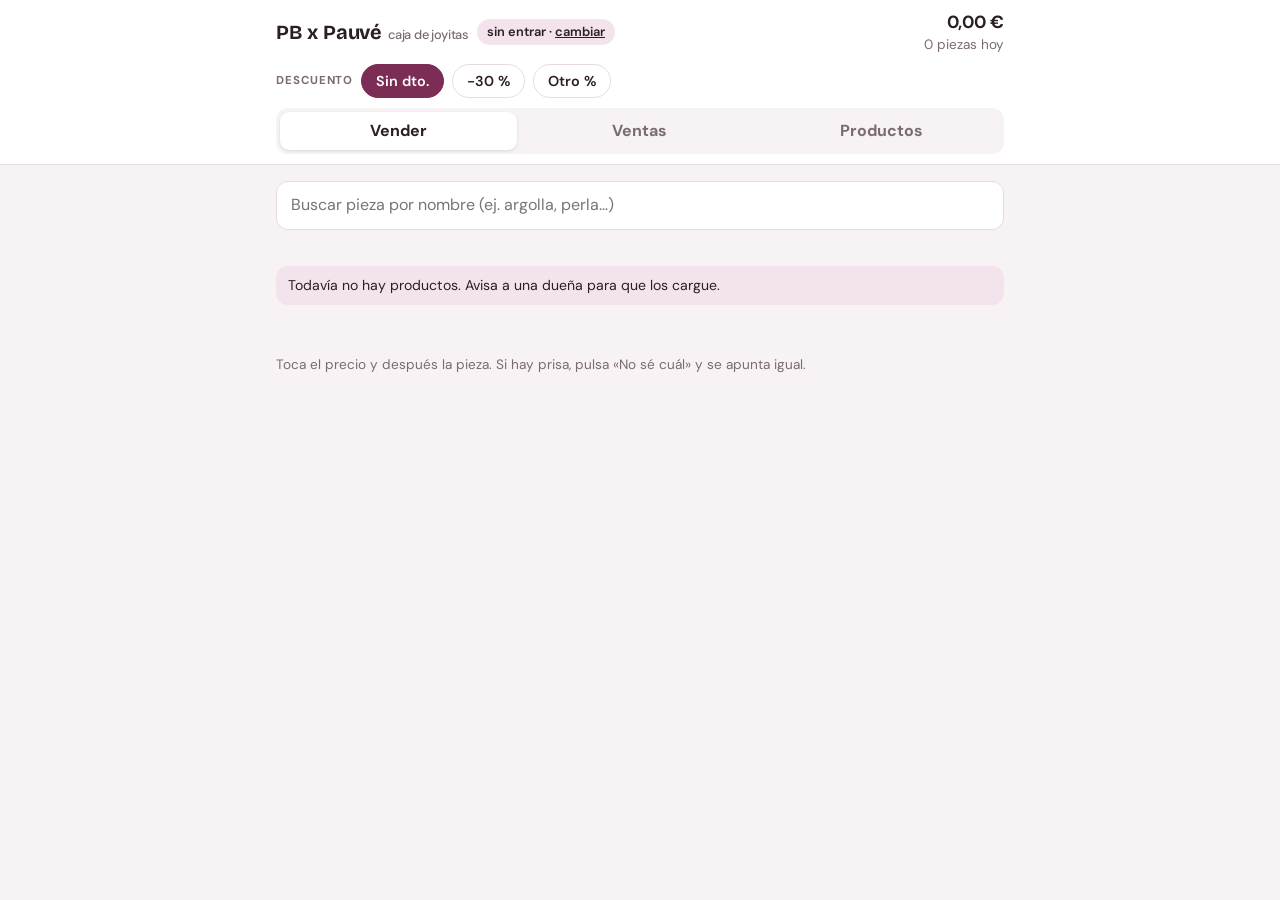
==== commit bd93fb76: "Caja: gráfico del beneficio del día con el reparto entre las dueñas Co-Authored-By: Claude Opus 5.5 " ====
--- a/caja/index.html
+++ b/caja/index.html
@@ -116,6 +116,14 @@
 .sum div{background:var(--surface);border:1px solid var(--line);border-radius:12px;padding:10px}
 .sum b{display:block;font-family:var(--display);font-size:1.3rem;font-variant-numeric:tabular-nums}
 .sum span{font-size:.75rem;color:var(--muted)}
+.split{background:var(--surface);border:1px solid var(--line);border-radius:14px;padding:12px;display:flex;flex-direction:column;gap:10px}
+.split h3{margin:0;font-family:var(--display);font-weight:500;font-size:1rem;display:flex;justify-content:space-between;gap:8px}
+.split h3 b{font-variant-numeric:tabular-nums}
+.bar{display:flex;height:34px;border-radius:10px;overflow:hidden;background:var(--bg);gap:2px}
+.bar span{display:flex;align-items:center;justify-content:center;font-weight:700;font-size:.85rem;color:#fff;min-width:0;white-space:nowrap;overflow:hidden}
+.who{display:grid;grid-template-columns:auto 1fr auto;gap:4px 8px;align-items:center;font-variant-numeric:tabular-nums}
+.who i{width:12px;height:12px;border-radius:4px;display:inline-block}
+.who b{font-family:var(--display);font-size:1.15rem;text-align:right}
 .sale{display:grid;grid-template-columns:auto 1fr auto auto;gap:10px;align-items:center;background:var(--surface);border:1px solid var(--line);border-radius:12px;padding:10px 12px}
 .sale .t{font-size:.8rem;color:var(--muted);font-variant-numeric:tabular-nums}
 .sale .w{min-width:0}
@@ -179,6 +187,7 @@
       <div><b id="dProfit">0 €</b><span>beneficio aprox.</span></div>
     </div>
     <p class="note" id="dPay"></p>
+    <div class="split" id="dSplit" hidden></div>
     <div id="pendBanner" class="banner warn" hidden></div>
     <div id="sales" class="list"></div>
     <button class="primary copy" id="copyBtn">Copiar resumen para enviar a Paula</button>
@@ -515,6 +524,7 @@
   $("dPieces").textContent = ds.length; $("dTotal").textContent = eurShort(round2(tot)); $("dProfit").textContent = eurShort(round2(prof));
   const byPay = k => round2(ds.filter(s=>(s.pay||null)===k).reduce((a,s)=>a+s.price,0));
   $("dPay").textContent = ds.length ? `Efectivo ${eur(byPay("efectivo"))} · Tarjeta ${eur(byPay("tarjeta"))}${byPay(null)? ` · Sin indicar ${eur(byPay(null))}`:""}` : "";
+  renderDaySplit(ds, prof);
   const pend = ds.filter(s=>!s.ref && !s.manual).length;
   $("pendBanner").hidden = !pend;
   $("pendBanner").textContent = `${pend} ${pend===1?"venta":"ventas"} sin concretar la pieza. Toca «¿Cuál fue?» cuando tengas un momento, para que el stock cuadre.`;
@@ -544,6 +554,26 @@
     delSale(b.dataset.del);
   });
 }
+/* chart of the day's real profit split between the owners (owners only) */
+const SPLIT_COLORS = ["#7b2d55", "#b07a12", "#2f6f8f", "#5b7a2e"];
+function renderDaySplit(ds, prof){
+  const box = $("dSplit");
+  if(!isAdmin() || !owners.length){ box.hidden = true; box.innerHTML = ""; return; }
+  box.hidden = false;
+  const n = owners.length;
+  const sh = owners.map((o,i)=>({name:o.name, pct: o.share!=null ? o.share : 100/n, color: SPLIT_COLORS[i % SPLIT_COLORS.length]})).filter(o=>o.pct>0).sort((a,b)=>b.pct-a.pct);
+  const cost = round2(ds.reduce((a,s)=>a+(s.cost!=null? s.cost : 0),0));
+  const p = round2(prof);
+  const bar = p > 0
+    ? sh.map(o=>`<span style="width:${o.pct}%;background:${o.color}">${Math.round(o.pct)} %</span>`).join("")
+    : `<span style="width:100%;color:var(--muted);font-weight:500">${ds.length? "Sin beneficio este día" : "Aún no hay ventas"}</span>`;
+  const who = sh.map(o=>`<i style="background:${o.color}"></i><span>${esc(o.name)} · ${Math.round(o.pct*10)/10} %</span><b>${eur(round2(p*o.pct/100))}</b>`).join("");
+  const noCost = ds.filter(s=>s.cost==null).length;
+  box.innerHTML = `<h3><span>Beneficio real del día</span><b>${eur(p)}</b></h3>
+    <div class="bar" role="img" aria-label="Reparto del beneficio">${bar}</div>
+    <div class="who">${who}</div>
+    <p class="note" style="margin:0">Beneficio = cobrado (${eur(round2(ds.reduce((a,s)=>a+s.price,0)))}) menos lo que costaron las piezas (${eur(cost)}). Ese coste vuelve a partes iguales${n? `: ${eur(round2(cost/n))} cada una` : ""}.${noCost? ` ${noCost} ${noCost===1?"venta no tiene":"ventas no tienen"} coste y cuenta${noCost===1?"":"n"} como beneficio 0.` : ""}</p>`;
+}
 function copyText(txt, btn, okLabel, resetLabel){
   const ta = $("cpText"); ta.value = txt;
   const done = ok => { btn.textContent = ok? okLabel : "Selecciona el texto y cópialo"; setTimeout(()=>btn.textContent=resetLabel,3500); };
@@ -604,6 +634,9 @@
   let info; try{ info = await api("owners"); }catch(e){ body.innerHTML = `<p class="note">No se ha podido cargar.</p>`; return; }
   body.innerHTML = `
     <p class="note">Dueñas con acceso completo: <b>${info.owners.map(o=>esc(o.name)).join(", ")}</b></p>
+    ${info.owners.filter(o=>!Number(o.canlogin)).map(o=>`<div class="field"><span class="lbl">${esc(o.name)} aún no tiene contraseña</span>
+      <input data-opw="${o.id}" type="text" placeholder="Su contraseña (mín. 8)" autocomplete="off">
+      <button class="ghost" data-opwbtn="${o.id}">Dar contraseña a ${esc(o.name)}</button></div>`).join("")}
     <div class="field"><span class="lbl">Reparto del beneficio (%)</span>
       ${info.owners.map(o=>`<label class="kv" style="align-items:center"><span>${esc(o.name)}</span><input data-share="${o.id}" type="number" inputmode="decimal" min="0" max="100" step="1" value="${o.share ?? Math.round(1000/info.owners.length)/10}" style="width:6em;padding:8px;border-radius:10px;border:1.5px solid var(--line);background:var(--surface)"></label>`).join("")}
       <button class="ghost" id="sSave">Guardar reparto</button></div>
@@ -620,6 +653,7 @@
     <p class="note" id="aMsg" hidden></p>`;
   const msg = (t) => { $("aMsg").hidden=false; $("aMsg").textContent=t; };
   const run = async (fn, okText) => { try{ await fn(); msg(okText); }catch(e){ msg($("storeWarn").textContent || "No se ha podido guardar."); warn(""); } };
+  document.querySelectorAll("[data-opwbtn]").forEach(b=>b.onclick=()=>run(()=>api("ownerpassword",{id:Number(b.dataset.opwbtn), password:document.querySelector(`[data-opw="${b.dataset.opwbtn}"]`).value}), "Hecho. Pásale la contraseña; podrá cambiarla ella al entrar."));
   $("sSave").onclick = () => { const shares = {}; document.querySelectorAll("[data-share]").forEach(i=>shares[i.dataset.share]=Number(String(i.value).replace(",","."))); run(async()=>{ await api("share",{shares}); await load(); }, "Reparto guardado."); };
   $("oAdd").onclick = () => run(()=>api("addowner",{name:$("oNm").value, password:$("oPw").value}), "Hecho. Pásale su contraseña en persona o por WhatsApp; luego puede cambiarla ella aquí.");
   $("mSave").onclick = () => run(()=>api("mypassword",{password:$("mPw").value}), "Tu contraseña está cambiada.");
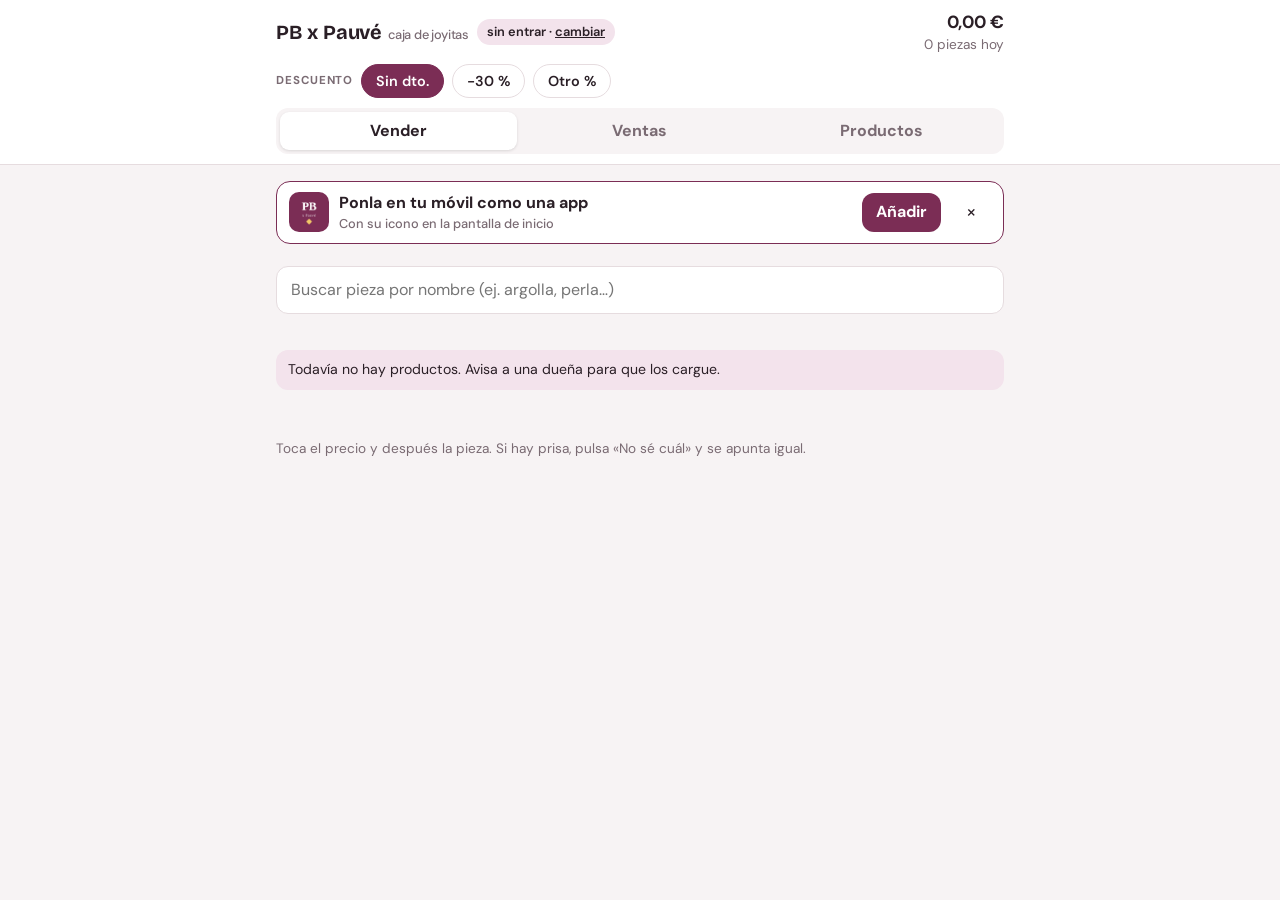
==== commit 4b3bb4b9: "Caja: se puede añadir al móvil como una app (icono y pantalla completa) Co-Authored-By: Claude Opus " ====
--- a/caja/index.html
+++ b/caja/index.html
@@ -8,7 +8,11 @@
 <meta name="apple-mobile-web-app-capable" content="yes">
 <meta name="mobile-web-app-capable" content="yes">
 <meta name="apple-mobile-web-app-title" content="Caja PBxP">
+<meta name="apple-mobile-web-app-status-bar-style" content="default">
 <title>Caja PB x Pauvé</title>
+<link rel="manifest" href="manifest.json">
+<link rel="icon" type="image/png" sizes="192x192" href="icon-192.png">
+<link rel="apple-touch-icon" href="apple-touch-icon.png">
 <link rel="preconnect" href="https://fonts.googleapis.com">
 <link rel="stylesheet" href="https://fonts.googleapis.com/css2?family=Bricolage+Grotesque:wght@500;700&family=DM+Sans:wght@400;500;700&display=swap">
 <style>
@@ -130,6 +134,15 @@
 .sale .w small{display:block;color:var(--muted);font-size:.8rem}
 .sale .p{font-weight:700;font-variant-numeric:tabular-nums;text-align:right}
 .sale .p small{display:block;font-weight:500;color:var(--muted);font-size:.75rem}
+.owntag{display:inline-block;font-size:.72rem;font-weight:700;color:var(--accent);background:var(--accent-soft);border-radius:6px;padding:1px 6px;margin-top:3px}
+.sale.own{border-style:dashed}
+.takebar{display:flex;align-items:center;justify-content:space-between;gap:8px;padding:10px 12px;border-radius:12px;border:1.5px dashed var(--accent);background:var(--accent-soft);font-weight:600;font-size:.9rem}
+.takebar.on{border-style:solid;background:var(--accent);color:var(--accent-fg)}
+.install{display:grid;grid-template-columns:auto 1fr auto auto;gap:10px;align-items:center;background:var(--surface);border:1.5px solid var(--accent);border-radius:14px;padding:10px 12px}
+.install img{border-radius:10px}
+.install small{display:block;color:var(--muted);font-size:.8rem;font-weight:500}
+.install .primary{padding:8px 14px;width:auto;min-height:0}
+.steps{margin:0;padding-left:1.3em;display:flex;flex-direction:column;gap:10px;line-height:1.45}
 .tag{display:inline-block;font-size:.72rem;font-weight:700;color:var(--warn);background:var(--accent-soft);border-radius:6px;padding:1px 6px;margin-top:2px;border:0}
 .del{border:0;background:transparent;color:var(--muted);font-size:1.1rem;width:34px;height:34px;border-radius:8px}
 .del.armed{background:var(--danger);color:#fff;width:auto;padding:0 10px;font-size:.8rem;font-weight:700}
@@ -169,6 +182,12 @@
 <main>
   <div class="wrap" id="sellView">
     <div class="banner warn" id="storeWarn" hidden></div>
+    <div class="install" id="installBar" hidden>
+      <img src="icon-192.png" alt="" width="40" height="40">
+      <span><b>Ponla en tu móvil como una app</b><small>Con su icono en la pantalla de inicio</small></span>
+      <button class="primary" id="installBtn">Añadir</button>
+      <button class="x" id="installNo" aria-label="Ahora no">×</button>
+    </div>
     <div class="banner" id="loadNote">Cargando productos…</div>
     <input class="search" id="q" type="search" placeholder="Buscar pieza por nombre (ej. argolla, perla…)" autocomplete="off">
     <div id="results" class="list" hidden></div>
@@ -196,6 +215,7 @@
   <div class="wrap" id="prodView" hidden>
     <button class="primary" id="newProd">+ Nuevo producto</button>
     <button class="ghost" id="shootBtn">Hacer fotos en serie</button>
+    <button class="ghost" id="installBtn2">Añadir la caja a la pantalla de inicio</button>
     <div id="adminTools" hidden style="display:flex;flex-direction:column;gap:8px">
       <label class="ghost" for="impFile" style="text-align:center">Cargar lista de productos (archivo .json)</label>
       <input id="impFile" type="file" accept=".json,application/json" hidden>
@@ -330,6 +350,7 @@
 
 /* ---------- derived ---------- */
 const withDto = p => round2(p*(1-dto/100));
+const isOwn = s => !!s.own;
 const soldCount = ref => sales.filter(s=>s.ref===ref).length;
 const left = p => (p.stock||0) - soldCount(p.ref);
 const photoURL = p => p && p.photo ? "api.php?a=foto&id="+encodeURIComponent(p.photo) : null;
@@ -421,6 +442,16 @@
   const body = $("sheetBody"); body.innerHTML="";
   openSheet(`${g.cat} · ${eurShort(g.price)}`+(dto&&!forAssign? `  →  ${eurShort(withDto(g.price))}`:"")+(forAssign?" · ¿cuál fue?":""), COLORS[g.price]);
   const list = document.createElement("div"); list.className="list";
+  let taking = false;
+  if(!forAssign && isAdmin()){
+    const t = document.createElement("button"); t.className = "takebar";
+    const paint = () => { t.className = "takebar"+(taking?" on":""); t.innerHTML = taking
+      ? `<span>Me la quedo yo · toca la pieza</span><span>a precio de coste</span>`
+      : `<span>¿Te quedas una pieza para ti?</span><span>a precio de coste ›</span>`;
+      const u = list.querySelector(".unknown"); if(u) u.hidden = taking; };
+    t.onclick = () => { taking = !taking; paint(); };
+    list.appendChild(t); setTimeout(paint);
+  }
   if(!forAssign){
     const u = document.createElement("button");
     u.className="item unknown";
@@ -429,7 +460,7 @@
     list.appendChild(u);
   }
   const sorted = [...g.items].sort((a,b)=> (left(b)>0)-(left(a)>0) || a.name.localeCompare(b.name,"es"));
-  for(const p of sorted) list.appendChild(itemButton(p, p=> forAssign ? assign(p) : sell(p)));
+  for(const p of sorted) list.appendChild(itemButton(p, p=> forAssign ? assign(p) : taking ? take(p) : sell(p)));
   body.appendChild(list);
 }
 function avgCost(g){ const c = g.items.filter(p=>p.cost!=null); return c.length? round2(c.reduce((s,p)=>s+p.cost,0)/c.length) : null; }
@@ -465,6 +496,17 @@
   try{ await pendingSell; }
   catch(e){ sales = sales.filter(x=>x.id!==s.id); refresh(); $("toast").hidden = true; }
 }
+/* an owner keeps a piece for herself at cost price: it takes stock out but brings no profit */
+async function take(p){
+  if(p.cost==null){ showToast("Esta pieza no tiene coste apuntado. Pónselo en Productos primero."); return; }
+  const s = {id:newId(), t:new Date().toISOString(), ref:p.ref, name:p.name, cat:p.cat, list:p.price ?? p.cost, dto:0,
+    price:p.cost, cost:p.cost, manual:false, seller:myName, pay:null, own:true};
+  sales.push(s); lastId = s.id; closeSheet(); refresh();
+  showToast(`Para ${myName}: ${p.name} · pagas ${eur(p.cost)} (precio de coste)`, true, false);
+  pendingSell = api("take", {id:s.id, ref:p.ref});
+  try{ await pendingSell; }
+  catch(e){ sales = sales.filter(x=>x.id!==s.id); refresh(); $("toast").hidden = true; }
+}
 function showToast(msg, undo, pay){
   $("toastMsg").textContent = msg; $("undoBtn").hidden = !undo; $("payBtns").hidden = !pay; $("toast").hidden=false;
   document.querySelectorAll("#payBtns button").forEach(b=>b.setAttribute("aria-pressed","false"));
@@ -518,25 +560,25 @@
   const d = new Date(viewDay+"T12:00:00");
   const isToday = viewDay===dayKey(new Date());
   $("dayLabel").textContent = (isToday?"Hoy, ":"")+d.toLocaleDateString("es-ES",{weekday:"long",day:"numeric",month:"long"});
-  const ds = daySales();
+  const all = daySales(), ds = all.filter(s=>!isOwn(s)), mine = all.filter(isOwn);
   const tot = ds.reduce((a,s)=>a+s.price,0);
   const prof = ds.reduce((a,s)=>a+(s.cost!=null? s.price-s.cost : 0),0);
   $("dPieces").textContent = ds.length; $("dTotal").textContent = eurShort(round2(tot)); $("dProfit").textContent = eurShort(round2(prof));
   const byPay = k => round2(ds.filter(s=>(s.pay||null)===k).reduce((a,s)=>a+s.price,0));
   $("dPay").textContent = ds.length ? `Efectivo ${eur(byPay("efectivo"))} · Tarjeta ${eur(byPay("tarjeta"))}${byPay(null)? ` · Sin indicar ${eur(byPay(null))}`:""}` : "";
-  renderDaySplit(ds, prof);
+  renderDaySplit(ds, prof, mine);
   const pend = ds.filter(s=>!s.ref && !s.manual).length;
   $("pendBanner").hidden = !pend;
   $("pendBanner").textContent = `${pend} ${pend===1?"venta":"ventas"} sin concretar la pieza. Toca «¿Cuál fue?» cuando tengas un momento, para que el stock cuadre.`;
   const box = $("sales"); box.innerHTML = "";
-  if(!ds.length) box.innerHTML = `<p class="note">No hay ventas apuntadas este día.</p>`;
+  if(!all.length) box.innerHTML = `<p class="note">No hay ventas apuntadas este día.</p>`;
   const recent = t => Date.now()-new Date(t).getTime() < 86400000;
-  for(const s of ds){
-    const row = document.createElement("div"); row.className="sale";
+  for(const s of all){
+    const row = document.createElement("div"); row.className="sale"+(isOwn(s)?" own":"");
     const time = new Date(s.t).toLocaleTimeString("es-ES",{hour:"2-digit",minute:"2-digit"});
     const canDel = isAdmin() || recent(s.t);
     row.innerHTML = `<span class="t">${time}</span>
-      <span class="w">${esc(label(s))}<small>${esc(s.cat)}${s.ref? " · ref "+s.ref:""}${s.seller? " · "+esc(s.seller):""}</small><button class="paychip${s.pay?" set":""}" data-pay="${s.id}">${s.pay==="tarjeta"?"Tarjeta":s.pay==="efectivo"?"Efectivo":"¿Efectivo o tarjeta?"}</button>${(!s.ref&&!s.manual)?`<button class="tag" data-assign="${s.id}">¿Cuál fue?</button>`:""}</span>
+      <span class="w">${esc(label(s))}<small>${esc(s.cat)}${s.ref? " · ref "+s.ref:""}${s.seller? " · "+esc(s.seller):""}</small>${isOwn(s)? `<span class="owntag">Se la queda ${esc(s.seller||"una dueña")} · a coste</span>` : `<button class="paychip${s.pay?" set":""}" data-pay="${s.id}">${s.pay==="tarjeta"?"Tarjeta":s.pay==="efectivo"?"Efectivo":"¿Efectivo o tarjeta?"}</button>`}${(!s.ref&&!s.manual)?`<button class="tag" data-assign="${s.id}">¿Cuál fue?</button>`:""}</span>
       <span class="p">${eur(s.price)}${s.dto?`<small>−${s.dto} % de ${eurShort(s.list)}</small>`:""}</span>
       ${canDel? `<button class="del" data-del="${s.id}" aria-label="Borrar venta">×</button>` : "<span></span>"}`;
     box.appendChild(row);
@@ -556,7 +598,8 @@
 }
 /* chart of the day's real profit split between the owners (owners only) */
 const SPLIT_COLORS = ["#7b2d55", "#b07a12", "#2f6f8f", "#5b7a2e"];
-function renderDaySplit(ds, prof){
+function renderDaySplit(ds, prof, mine){
+  mine = mine || [];
   const box = $("dSplit");
   if(!isAdmin() || !owners.length){ box.hidden = true; box.innerHTML = ""; return; }
   box.hidden = false;
@@ -564,6 +607,8 @@
   const sh = owners.map((o,i)=>({name:o.name, pct: o.share!=null ? o.share : 100/n, color: SPLIT_COLORS[i % SPLIT_COLORS.length]})).filter(o=>o.pct>0).sort((a,b)=>b.pct-a.pct);
   const cost = round2(ds.reduce((a,s)=>a+(s.cost!=null? s.cost : 0),0));
   const p = round2(prof);
+  const takenBy = {}; mine.forEach(s=>{ const k = s.seller||"una dueña"; takenBy[k] = round2((takenBy[k]||0)+s.price); });
+  const ownNote = mine.length ? `<p class="note" style="margin:0"><b>Piezas para las dueñas:</b> ${Object.entries(takenBy).map(([k,v])=>`${esc(k)} paga ${eur(v)}`).join(" · ")} (precio de coste, sin beneficio). Ese dinero devuelve el coste a partes iguales: ${eur(round2(Object.values(takenBy).reduce((a,v)=>a+v,0)/n))} para cada una.</p>` : "";
   const bar = p > 0
     ? sh.map(o=>`<span style="width:${o.pct}%;background:${o.color}">${Math.round(o.pct)} %</span>`).join("")
     : `<span style="width:100%;color:var(--muted);font-weight:500">${ds.length? "Sin beneficio este día" : "Aún no hay ventas"}</span>`;
@@ -572,7 +617,7 @@
   box.innerHTML = `<h3><span>Beneficio real del día</span><b>${eur(p)}</b></h3>
     <div class="bar" role="img" aria-label="Reparto del beneficio">${bar}</div>
     <div class="who">${who}</div>
-    <p class="note" style="margin:0">Beneficio = cobrado (${eur(round2(ds.reduce((a,s)=>a+s.price,0)))}) menos lo que costaron las piezas (${eur(cost)}). Ese coste vuelve a partes iguales${n? `: ${eur(round2(cost/n))} cada una` : ""}.${noCost? ` ${noCost} ${noCost===1?"venta no tiene":"ventas no tienen"} coste y cuenta${noCost===1?"":"n"} como beneficio 0.` : ""}</p>`;
+    <p class="note" style="margin:0">Beneficio = cobrado (${eur(round2(ds.reduce((a,s)=>a+s.price,0)))}) menos lo que costaron las piezas (${eur(cost)}). Ese coste vuelve a partes iguales${n? `: ${eur(round2(cost/n))} cada una` : ""}.${noCost? ` ${noCost} ${noCost===1?"venta no tiene":"ventas no tienen"} coste y cuenta${noCost===1?"":"n"} como beneficio 0.` : ""}</p>${ownNote}`;
 }
 function copyText(txt, btn, okLabel, resetLabel){
   const ta = $("cpText"); ta.value = txt;
@@ -582,10 +627,11 @@
 }
 $("copyBtn").textContent = "Copiar resumen del día";
 $("copyBtn").onclick = () => {
-  const ds = daySales(); const d = new Date(viewDay+"T12:00:00");
+  const all = daySales(), ds = all.filter(s=>!isOwn(s)), mine = all.filter(isOwn); const d = new Date(viewDay+"T12:00:00");
   const lines = ds.map((s,i)=>`${i+1}. ${s.cat} · ${label(s)}${s.ref?" (ref "+s.ref+")":""} · ${eur(s.price)}${s.dto?` (−${s.dto} %)`:""}${s.pay?" · "+s.pay:""}${(!s.ref&&!s.manual)?" · SIN CONCRETAR":""}`);
   const tot = ds.reduce((a,s)=>a+s.price,0);
-  const txt = `Ventas PB x Pauvé · ${d.toLocaleDateString("es-ES",{weekday:"short",day:"numeric",month:"short"})}\n`+(lines.join("\n")||"Sin ventas")+`\nTotal: ${ds.length} ${ds.length===1?"pieza":"piezas"} · ${eur(round2(tot))}`;
+  const txt = `Ventas PB x Pauvé · ${d.toLocaleDateString("es-ES",{weekday:"short",day:"numeric",month:"short"})}\n`+(lines.join("\n")||"Sin ventas")+`\nTotal: ${ds.length} ${ds.length===1?"pieza":"piezas"} · ${eur(round2(tot))}`
+    + (mine.length? `\nPara las dueñas (a coste): `+mine.map(s=>`${s.seller} · ${label(s)} · ${eur(s.price)}`).join("; ") : "");
   copyText(txt, $("copyBtn"), "Copiado", "Copiar resumen del día");
 };
 
@@ -733,7 +779,7 @@
 
 /* ---------- header + tabs ---------- */
 function renderToday(){
-  const k = dayKey(new Date()); const ts = sales.filter(s=>dayKey(s.t)===k);
+  const k = dayKey(new Date()); const ts = sales.filter(s=>dayKey(s.t)===k && !isOwn(s));
   $("todayTotal").textContent = eur(round2(ts.reduce((a,s)=>a+s.price,0)));
   $("todayCount").textContent = ts.length+" "+(ts.length===1?"pieza":"piezas")+" hoy";
 }
@@ -772,7 +818,7 @@
 function renderMonth(){
   const [y,m] = viewMonth.split("-").map(Number);
   $("monthLabel").textContent = new Date(y, m-1, 15).toLocaleDateString("es-ES",{month:"long",year:"numeric"});
-  const ms = sales.filter(s=>dayKey(s.t).slice(0,7)===viewMonth);
+  const msAll = sales.filter(s=>dayKey(s.t).slice(0,7)===viewMonth), ms = msAll.filter(s=>!isOwn(s)), mine = msAll.filter(isOwn);
   const tot = round2(ms.reduce((a,s)=>a+s.price,0));
   const prof = round2(ms.reduce((a,s)=>a+(s.cost!=null? s.price-s.cost : 0),0));
   const noCost = ms.filter(s=>s.cost==null).length;
@@ -783,8 +829,11 @@
   const shares = owners.map(o=>({name:o.name, pct: o.share!=null ? o.share : 100/n}));
   /* each owner gets back her equal part of what the pieces cost, plus her % of the profit */
   const cost = round2(ms.reduce((a,s)=>a+(s.cost!=null? s.cost : 0),0));
+  const takenBy = {}; mine.forEach(s=>{ const k = s.seller||"una dueña"; takenBy[k] = round2((takenBy[k]||0)+s.price); });
+  const ownCost = round2(mine.reduce((a,s)=>a+s.price,0));
   $("mShare").innerHTML = shares.map(o=>{ const c = round2(cost/n), b = round2(prof*o.pct/100);
       return kv(`${esc(o.name)} · ${Math.round(o.pct*10)/10} % del beneficio<br><small class="note">recupera ${eur(c)} de coste + ${eur(b)} de beneficio</small>`, eur(round2(c+b))); }).join("") +
+    (mine.length? `<p class="note"><b>Piezas que se han quedado las dueñas</b> (${mine.length}): ${Object.entries(takenBy).map(([k,v])=>`${esc(k)} paga ${eur(v)}`).join(" · ")}. Es el precio de coste, así que no dan beneficio. Ese dinero (${eur(ownCost)}) devuelve el coste a partes iguales: ${eur(round2(ownCost/n))} para cada una.</p>` : "") +
     `<p class="note">El coste de las piezas vendidas (${eur(cost)}) vuelve a partes iguales, porque la mercancía se compró a medias. El beneficio es lo cobrado menos ese coste.${noCost? ` ${noCost} ${noCost===1?"venta no tiene":"ventas no tienen"} coste (precio a mano) y cuentan como beneficio 0.`:""} Los porcentajes se cambian en Productos › Accesos y contraseñas.</p>`;
   const cats = CAT_ORDER.map(c=>{ const cs = ms.filter(s=>s.cat===c); return [c, cs.length, round2(cs.reduce((a,s)=>a+s.price,0))]; }).filter(x=>x[1]);
   $("mCats").innerHTML = cats.length ? cats.map(([c,k,t])=>kv(`${c} · ${k} ${k===1?"pieza":"piezas"}`, eur(t))).join("") : `<p class="note">Sin ventas este mes.</p>`;
@@ -829,6 +878,28 @@
     }catch(x){ $("shootMsg").textContent = $("storeWarn").textContent || "No se ha podido subir. Prueba otra vez."; warn(""); }
   };
 }
+/* ---------- add to the phone's home screen ---------- */
+let installEvt = null;
+const standalone = () => matchMedia("(display-mode: standalone)").matches || navigator.standalone === true;
+const isIOS = () => /iphone|ipad|ipod/i.test(navigator.userAgent) || (navigator.platform==="MacIntel" && navigator.maxTouchPoints>1);
+function lsGet(k){ try{ return localStorage.getItem(k); }catch(e){ return null; } }
+function lsSet(k,v){ try{ localStorage.setItem(k,v); }catch(e){} }
+function showInstallBar(){ $("installBar").hidden = standalone() || lsGet("caja-install-no")==="1"; }
+if("serviceWorker" in navigator) navigator.serviceWorker.register("sw.js").catch(()=>{});
+addEventListener("beforeinstallprompt", e => { e.preventDefault(); installEvt = e; showInstallBar(); });
+addEventListener("appinstalled", () => { $("installBar").hidden = true; showToast("Lista: ya tienes la caja en la pantalla de inicio."); });
+$("installNo").onclick = () => { lsSet("caja-install-no","1"); $("installBar").hidden = true; showToast("Puedes añadirla cuando quieras desde Productos."); };
+async function installApp(){
+  if(installEvt){ installEvt.prompt(); const r = await installEvt.userChoice.catch(()=>null); installEvt = null; if(r && r.outcome==="accepted") $("installBar").hidden = true; return; }
+  openSheet("Añadir a la pantalla de inicio");
+  $("sheetBody").innerHTML = isIOS()
+    ? `<ol class="steps"><li>Abre esta página en <b>Safari</b>.</li><li>Toca el botón <b>Compartir</b> (el cuadrado con la flecha hacia arriba, abajo en el centro).</li><li>Baja y toca <b>«Añadir a pantalla de inicio»</b>.</li><li>Toca <b>«Añadir»</b> arriba a la derecha.</li></ol><p class="note">Aparecerá el icono «Caja PBxP» junto a tus otras apps.</p>`
+    : `<ol class="steps"><li>Abre esta página en <b>Chrome</b>.</li><li>Toca los <b>tres puntos</b> de arriba a la derecha.</li><li>Toca <b>«Añadir a pantalla de inicio»</b> o <b>«Instalar aplicación»</b>.</li><li>Confirma con <b>«Instalar»</b> o <b>«Añadir»</b>.</li></ol><p class="note">Aparecerá el icono «Caja PBxP» junto a tus otras apps.</p>`;
+}
+$("installBtn").onclick = installApp;
+$("installBtn2").onclick = installApp; $("installBtn2").hidden = standalone();
+showInstallBar();
+
 refresh();
 load().catch(()=>{});
 </script>
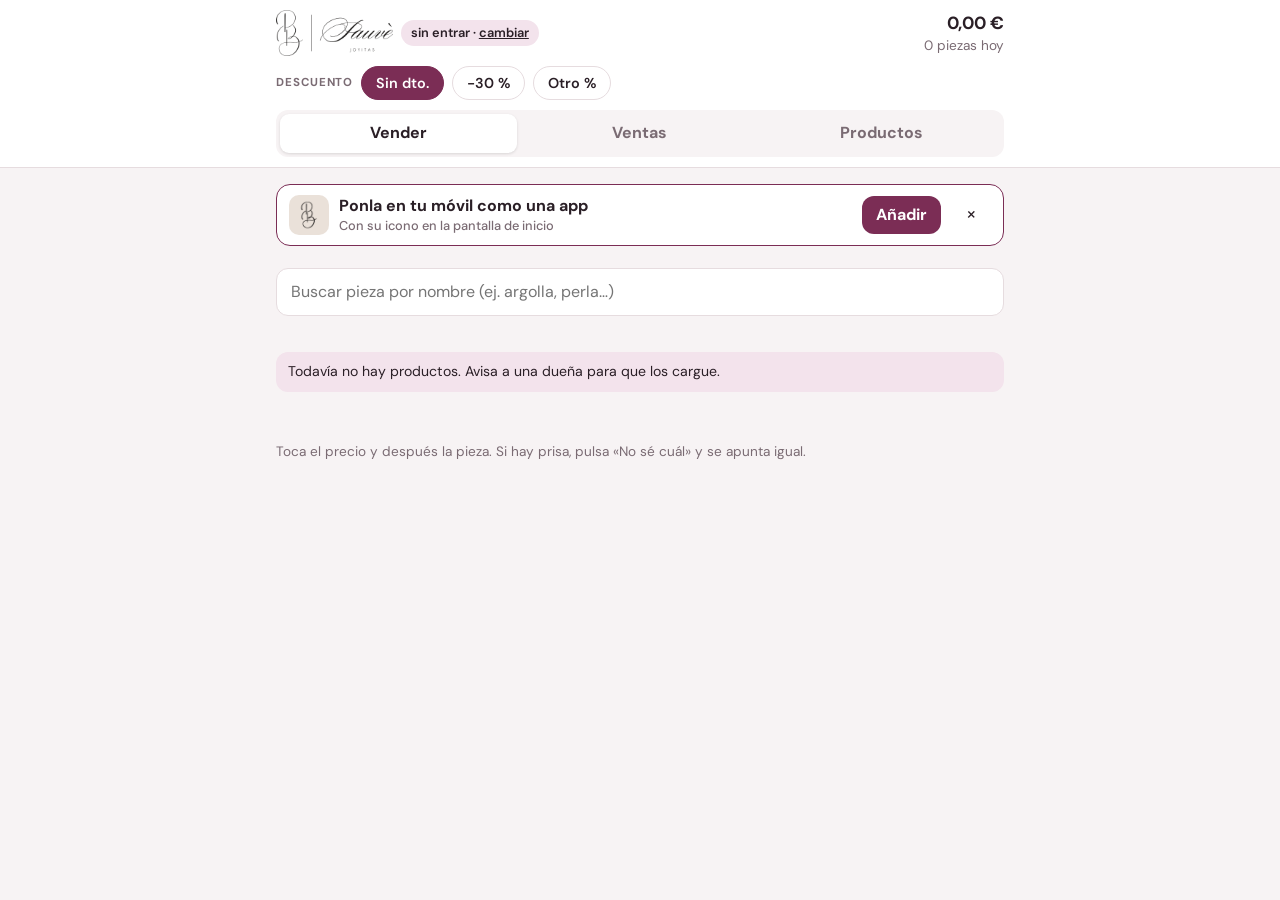
==== commit 22daec88: "Caja: logo horizontal en la cabecera e icono PB para el móvil Co-Authored-By: Claude Opus 5.5 <norep" ====
--- a/caja/index.html
+++ b/caja/index.html
@@ -4,7 +4,8 @@
 <meta charset="utf-8">
 <meta name="viewport" content="width=device-width,initial-scale=1,viewport-fit=cover">
 <meta name="robots" content="noindex,nofollow">
-<meta name="theme-color" content="#7b2d55">
+<meta name="theme-color" content="#ffffff" media="(prefers-color-scheme: light)">
+<meta name="theme-color" content="#231b26" media="(prefers-color-scheme: dark)">
 <meta name="apple-mobile-web-app-capable" content="yes">
 <meta name="mobile-web-app-capable" content="yes">
 <meta name="apple-mobile-web-app-title" content="Caja PBxP">
@@ -41,6 +42,10 @@
 header .wrap{padding-block:10px;display:flex;flex-direction:column;gap:10px}
 .top{display:flex;align-items:center;justify-content:space-between;gap:12px}
 h1{font-family:var(--display);font-weight:700;font-size:1.25rem;margin:0;letter-spacing:-.01em}
+h1.brand{display:flex;align-items:flex-end;gap:2px}
+h1.brand img{height:46px;width:auto;display:block}
+@media (prefers-color-scheme:dark){:root:not([data-theme="light"]) h1.brand img{filter:invert(1)}}
+:root[data-theme="dark"] h1.brand img{filter:invert(1)}
 h1 small{font-family:var(--body);font-weight:500;color:var(--muted);font-size:.8rem;margin-left:6px}
 .who{display:flex;flex-direction:column;gap:4px;min-width:0}
 .profile{border:0;background:var(--accent-soft);color:var(--fg);border-radius:999px;padding:4px 10px;font-size:.8rem;font-weight:600;text-align:left;width:fit-content}
@@ -159,7 +164,7 @@
 <header>
   <div class="wrap">
     <div class="top">
-      <div class="who"><h1>PB x Pauvé<small>caja de joyitas</small></h1>
+      <div class="who"><h1 class="brand"><img src="logo.png" alt="PB x Pauvè joyitas" width="640" height="252"></h1>
         <button class="profile" id="logout" title="Cambiar de perfil"><span id="profileTxt">…</span> · <u>cambiar</u></button></div>
       <div class="today" id="todayBox"><b id="todayTotal">0,00 €</b><span id="todayCount">0 piezas hoy</span></div>
     </div>
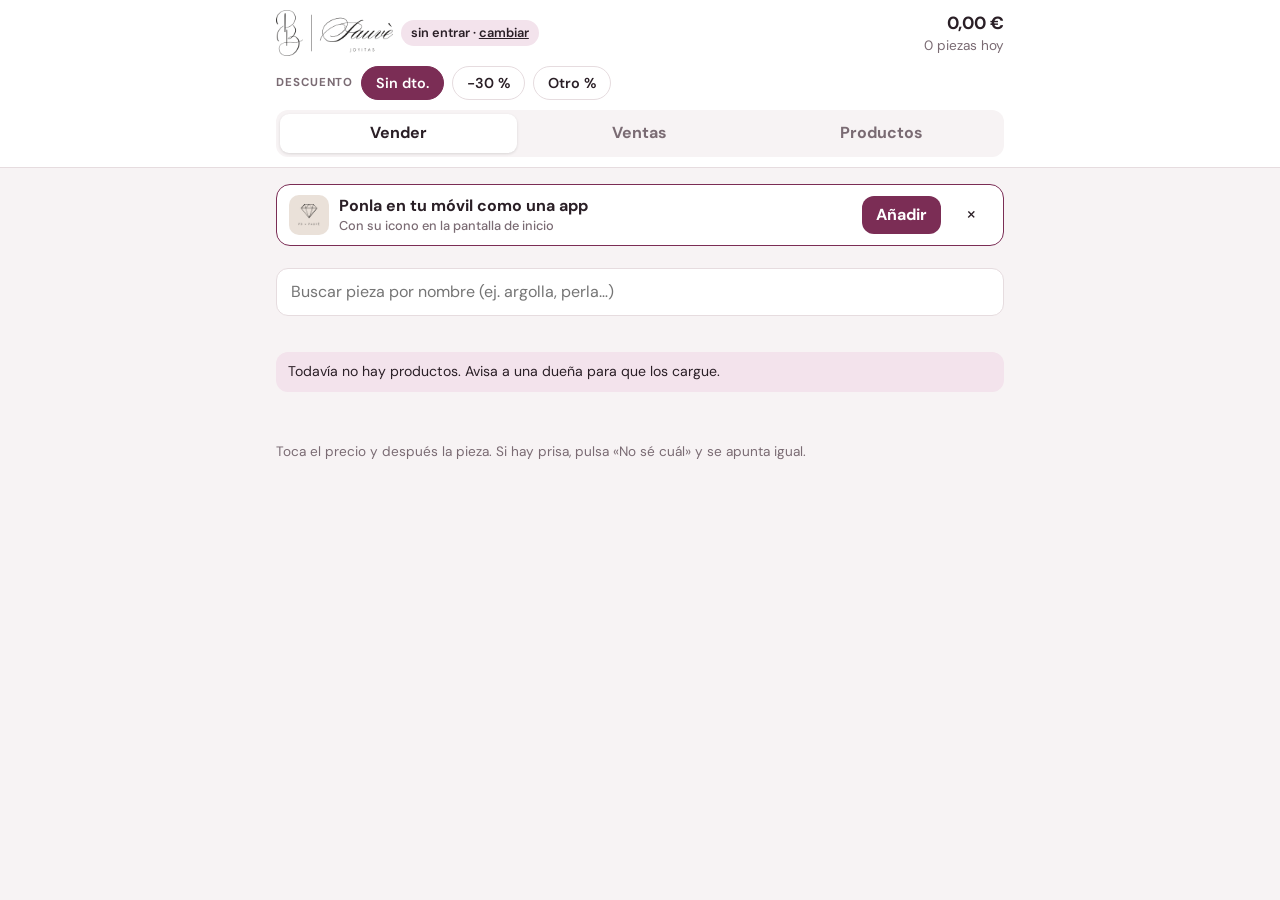
==== commit 758d85a5: "Caja: icono del diamante PB × Pauvè para el móvil Co-Authored-By: Claude Opus 5.5 <noreply@anthropic" ====
--- a/caja/index.html
+++ b/caja/index.html
@@ -12,6 +12,7 @@
 <meta name="apple-mobile-web-app-status-bar-style" content="default">
 <title>Caja PB x Pauvé</title>
 <link rel="manifest" href="manifest.json">
+<link rel="icon" type="image/png" sizes="32x32" href="favicon-32.png">
 <link rel="icon" type="image/png" sizes="192x192" href="icon-192.png">
 <link rel="apple-touch-icon" href="apple-touch-icon.png">
 <link rel="preconnect" href="https://fonts.googleapis.com">
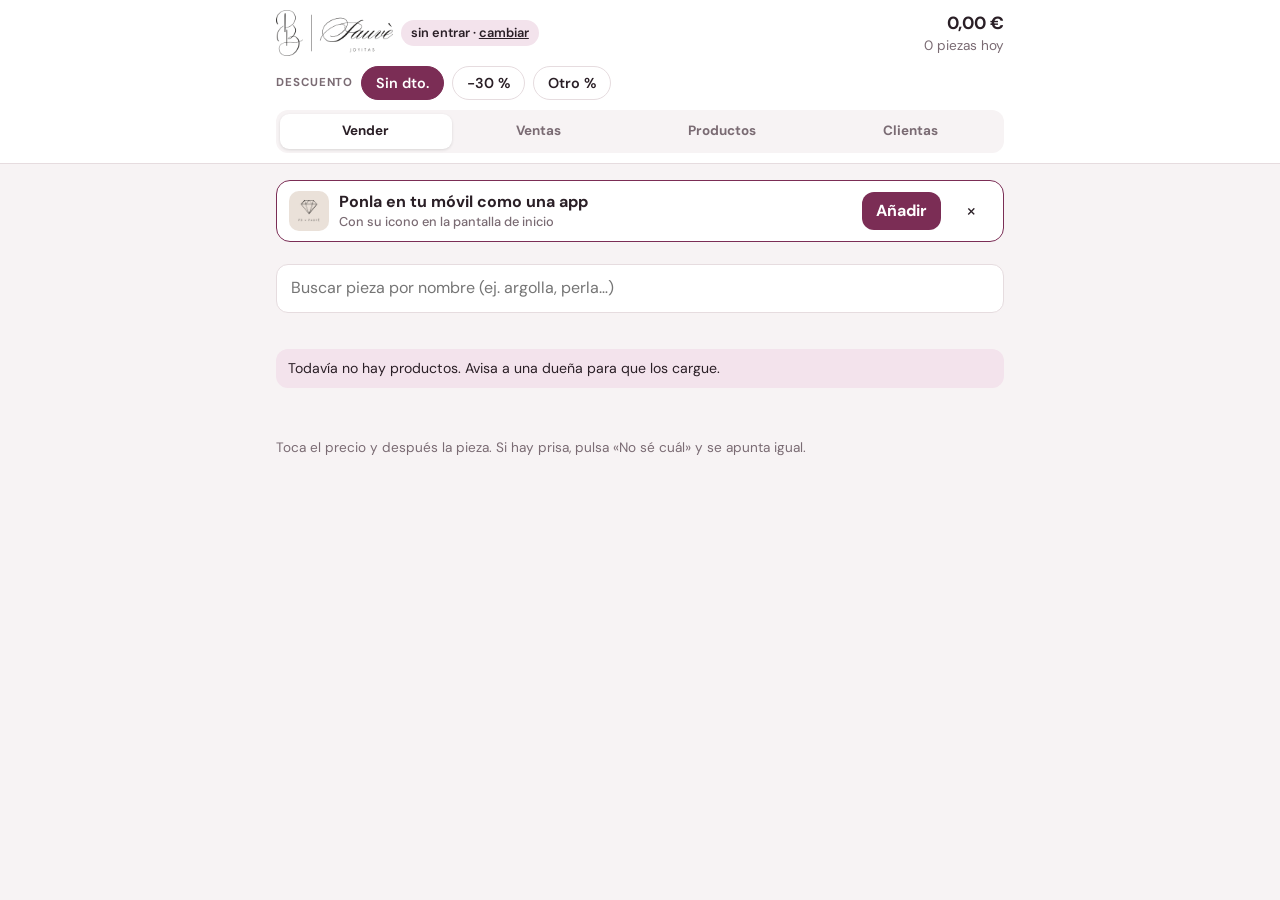
==== commit 0ca802f2: "Caja: apartados, encargos, vales regalo, compras con factura, cifras globales, reparto y copias sema" ====
--- a/caja/index.html
+++ b/caja/index.html
@@ -57,8 +57,8 @@
 .lbl{font-size:.72rem;text-transform:uppercase;letter-spacing:.08em;color:var(--muted);font-weight:700}
 .pill{border:1.5px solid var(--line);background:var(--surface);border-radius:999px;padding:6px 14px;font-weight:600;font-size:.9rem}
 .pill[aria-pressed="true"]{background:var(--accent);border-color:var(--accent);color:var(--accent-fg)}
-.tabs{display:flex;gap:4px;background:var(--bg);border-radius:12px;padding:4px}
-.tabs button{flex:1;border:0;background:transparent;padding:8px;border-radius:9px;font-weight:700;color:var(--muted)}
+.tabs{display:flex;gap:2px;background:var(--bg);border-radius:12px;padding:4px;overflow-x:auto;scrollbar-width:none}
+.tabs button{flex:1 0 auto;border:0;background:transparent;padding:8px 5px;border-radius:9px;font-weight:700;color:var(--muted);font-size:.84rem;white-space:nowrap}
 .tabs button[aria-selected="true"]{background:var(--surface);color:var(--fg);box-shadow:0 1px 3px rgb(0 0 0 / .12)}
 main .wrap{padding-block:16px 120px;display:flex;flex-direction:column;gap:22px}
 .search{width:100%;padding:12px 14px;border-radius:12px;border:1.5px solid var(--line);background:var(--surface)}
@@ -107,6 +107,19 @@
 .paybtns[hidden]{display:none}
 .toast .paybtns button{flex:1}
 .toast .paybtns button[aria-pressed="true"]{background:var(--bg);color:var(--fg)}
+.card{background:var(--surface);border:1px solid var(--line);border-radius:12px;padding:10px 12px;display:flex;flex-direction:column;gap:6px}
+.card .top{display:flex;justify-content:space-between;gap:10px;align-items:flex-start}
+.card .top b{font-variant-numeric:tabular-nums;white-space:nowrap}
+.card small{color:var(--muted);font-size:.82rem}
+.card .acts{display:flex;gap:6px;flex-wrap:wrap}
+.card .acts button,.card .acts a{border:1.5px solid var(--line);background:var(--bg);border-radius:10px;padding:7px 12px;font-weight:600;font-size:.85rem;color:inherit;text-decoration:none}
+.card .acts .go{background:var(--accent);border-color:var(--accent);color:var(--accent-fg)}
+.code{font-family:ui-monospace,Menlo,monospace;font-weight:700;letter-spacing:.12em}
+.bigcode{font-size:2.2rem;text-align:center;padding:14px;border:2px dashed var(--accent);border-radius:14px;background:var(--surface)}
+.pills{display:flex;gap:6px;flex-wrap:wrap}
+.field textarea{padding:12px;border-radius:12px;border:1.5px solid var(--line);background:var(--surface);font:inherit;min-height:70px}
+section h2 small{font-family:var(--body);font-size:.78rem;color:var(--muted);font-weight:500;margin-left:6px}
+.sec{display:flex;flex-direction:column;gap:8px}
 .badge{display:inline-block;min-width:1.4em;padding:0 5px;margin-left:4px;border-radius:999px;background:var(--warn);color:#fff;font-size:.72rem;line-height:1.4em}
 .paychip{border:1px solid var(--line);background:var(--bg);border-radius:999px;font-size:.72rem;padding:1px 8px;margin-top:3px;color:var(--muted)}
 .paychip.set{color:var(--fg);border-color:var(--accent)}
@@ -180,7 +193,8 @@
       <button role="tab" id="tabSell" aria-selected="true">Vender</button>
       <button role="tab" id="tabDay" aria-selected="false">Ventas</button>
       <button role="tab" id="tabProd" aria-selected="false">Productos<span class="badge" id="lowBadge" hidden></span></button>
-      <button role="tab" id="tabRes" aria-selected="false" hidden>Resumen</button>
+      <button role="tab" id="tabCli" aria-selected="false">Clientas<span class="badge" id="cliBadge" hidden></span></button>
+      <button role="tab" id="tabRes" aria-selected="false" hidden>Cuentas</button>
     </div>
   </div>
 </header>
@@ -212,6 +226,7 @@
       <div><b id="dProfit">0 €</b><span>beneficio aprox.</span></div>
     </div>
     <p class="note" id="dPay"></p>
+    <p class="note" id="dVouch" hidden></p>
     <div class="split" id="dSplit" hidden></div>
     <div id="pendBanner" class="banner warn" hidden></div>
     <div id="sales" class="list"></div>
@@ -239,7 +254,16 @@
     <div id="prodList" class="list"></div>
     <button class="ghost" id="copyLow">Copiar lista para reponer</button>
   </div>
+  <div class="wrap" id="cliView" hidden>
+    <section class="sec"><h2>Apartados <small>piezas guardadas para una clienta</small></h2><div class="list" id="holdList"></div><button class="ghost" id="newHold">+ Apartar una pieza</button></section>
+    <section class="sec"><h2>Encargos <small>lo que piden y no tenemos</small></h2><div class="list" id="orderList"></div><button class="ghost" id="newOrder">+ Apuntar un encargo</button></section>
+    <section class="sec"><h2>Vales regalo</h2><div class="list" id="vList"></div><button class="ghost" id="newVoucher">+ Vender un vale regalo</button>
+      <p class="note">Para cobrar con un vale: apunta la venta como siempre y, abajo, pulsa «Vale».</p></section>
+  </div>
   <div class="wrap" id="resView" hidden>
+    <section class="sec"><h2>Cifras globales <small>desde el principio</small></h2><div class="rows" id="gBox"><p class="note">Cargando…</p></div></section>
+    <section class="sec"><h2>Repartir beneficio</h2><div class="rows" id="rBox"></div></section>
+    <h2 style="font-family:var(--display);font-weight:500;font-size:1.05rem;margin:0 0 -12px">Resumen del mes</h2>
     <div class="dayhead">
       <button class="x" id="prevMonth" aria-label="Mes anterior">‹</button>
       <strong id="monthLabel"></strong>
@@ -255,6 +279,11 @@
     <section><h2>Por tipo</h2><div class="rows" id="mCats"></div></section>
     <section><h2>Más vendidas <small>este mes</small></h2><div class="rows" id="mTop"></div></section>
     <section><h2>Piezas paradas <small>con stock y sin ventas en 60 días</small></h2><div class="rows" id="mStill"></div></section>
+    <section class="sec"><h2>Compras de mercancía</h2><button class="primary" id="newEntry">+ Apuntar una compra</button><div class="list" id="eList"></div></section>
+    <section class="sec"><h2>Copias de seguridad y Excel</h2><div class="rows" id="bBox"></div>
+      <a class="ghost" href="api.php?a=csv" style="text-align:center;text-decoration:none;color:inherit">Descargar ventas (Excel)</a>
+      <a class="ghost" href="api.php?a=stockcsv" style="text-align:center;text-decoration:none;color:inherit">Descargar stock (Excel)</a>
+      <a class="ghost" href="api.php?a=entriescsv" style="text-align:center;text-decoration:none;color:inherit">Descargar compras (Excel)</a></section>
   </div>
 </main>
 
@@ -266,7 +295,7 @@
 </div>
 
 <div class="toast" id="toast" hidden role="status"><span id="toastMsg"></span><button id="undoBtn">Deshacer</button>
-  <div class="paybtns" id="payBtns" hidden><button data-pay="efectivo" aria-pressed="false">Efectivo</button><button data-pay="tarjeta" aria-pressed="false">Tarjeta</button></div></div>
+  <div class="paybtns" id="payBtns" hidden><button data-pay="efectivo" aria-pressed="false">Efectivo</button><button data-pay="tarjeta" aria-pressed="false">Tarjeta</button><button data-pay="vale" aria-pressed="false">Vale</button></div></div>
 
 <div class="scrim" id="gate" hidden style="align-items:center">
   <form class="sheet" id="gateForm" style="border-radius:20px;max-width:420px;margin:16px" autocomplete="on">
@@ -290,6 +319,7 @@
 const newId = () => (Date.now().toString(36)+Math.random().toString(36).slice(2,10)).slice(0,20);
 
 /* ---------- server ---------- */
+let holds = [], vouchers = [];
 let PRODUCTS = [], sales = [], dto = 0, dtoUntil = "", owners = [], role = null, myName = "";
 const isAdmin = () => role === "admin";
 function warn(msg){ $("storeWarn").textContent = msg; $("storeWarn").hidden = !msg; }
@@ -309,7 +339,7 @@
 }
 async function load(){
   const j = await api("state");
-  role = j.role; myName = j.name; dto = j.dto; dtoUntil = j.dtoUntil || ""; owners = j.owners || []; PRODUCTS = j.products; sales = j.sales;
+  role = j.role; myName = j.name; dto = j.dto; dtoUntil = j.dtoUntil || ""; owners = j.owners || []; PRODUCTS = j.products; sales = j.sales; holds = j.holds || []; vouchers = j.vouchers || [];
   $("loadNote").hidden = true;
   $("gate").hidden = true;
   document.body.classList.toggle("is-admin", isAdmin());
@@ -358,7 +388,8 @@
 const withDto = p => round2(p*(1-dto/100));
 const isOwn = s => !!s.own;
 const soldCount = ref => sales.filter(s=>s.ref===ref).length;
-const left = p => (p.stock||0) - soldCount(p.ref);
+const heldCount = ref => holds.filter(h=>h.kind==="apartado" && h.status==="abierto" && h.ref===ref).length;
+const left = p => (p.stock||0) - soldCount(p.ref) - heldCount(p.ref);
 const photoURL = p => p && p.photo ? "api.php?a=foto&id="+encodeURIComponent(p.photo) : null;
 const thumbHTML = p => photoURL(p) ? `<img class="thumb" src="${photoURL(p)}" alt="" loading="lazy">` : `<span class="thumb">sin foto</span>`;
 let groups = {};
@@ -518,13 +549,35 @@
   document.querySelectorAll("#payBtns button").forEach(b=>b.setAttribute("aria-pressed","false"));
   clearTimeout(toastT); toastT = setTimeout(()=>{$("toast").hidden=true;}, pay? 9000 : 6000);
 }
-async function setPay(id, pay){
+async function setPay(id, pay, code){
   const s = sales.find(x=>x.id===id); if(!s) return;
-  const old = s.pay; s.pay = pay; refresh();
-  try{ await pendingSell.catch(()=>{}); await api("pay",{id, pay}); }catch(e){ s.pay = old; refresh(); }
+  const old = [s.pay, s.voucher]; s.pay = pay; s.voucher = pay==="vale"? code : null; refresh();
+  try{
+    await pendingSell.catch(()=>{});
+    const r = await api("pay",{id, pay, code});
+    if(pay==="vale"){
+      s.vamt = r.used;
+      showToast(r.used < s.price ? `El vale ${code} cubre ${eur(r.used)}. Cobra ${eur(round2(s.price-r.used))} aparte.` : `Pagado con el vale ${code}.`);
+    }
+    if(pay==="vale" || old[1]) load().catch(()=>{});
+  }catch(e){ [s.pay, s.voucher] = old; refresh(); if(pay==="vale") showToast($("storeWarn").textContent || "No se ha podido usar el vale."); warn(""); }
+}
+function askVoucher(saleId){
+  const s = sales.find(x=>x.id===saleId); if(!s) return;
+  openSheet("Pagar con vale regalo");
+  const act = vouchers.filter(v=>v.balance>0);
+  $("sheetBody").innerHTML = `<p class="note">Venta de ${eur(s.price)}. Escribe el código del vale o elígelo de la lista.</p>
+    <div class="field"><label class="lbl" for="vCode">Código del vale</label><input id="vCode" autocomplete="off" autocapitalize="characters" class="code" placeholder="ej. K7P2QX"></div>
+    <button class="primary" id="vUse">Usar este vale</button>
+    <div class="list">${act.map(v=>`<button class="item" data-code="${esc(v.code)}"><span class="nm"><span class="code">${esc(v.code)}</span>${v.holder? " · "+esc(v.holder):""}</span><span class="meta">quedan ${eur(v.balance)}</span></button>`).join("") || `<p class="note">No hay vales con saldo.</p>`}</div>`;
+  const use = code => { code = String(code).toUpperCase().replace(/[^A-Z0-9]/g,""); if(!code) return; closeSheet(); setPay(saleId, "vale", code); };
+  $("vUse").onclick = () => use($("vCode").value);
+  $("sheetBody").querySelectorAll("[data-code]").forEach(b=>b.onclick=()=>use(b.dataset.code));
+  setTimeout(()=>$("vCode").focus(),50);
 }
 document.querySelectorAll("#payBtns button").forEach(b=>b.onclick=()=>{
   document.querySelectorAll("#payBtns button").forEach(x=>x.setAttribute("aria-pressed", x===b));
+  if(b.dataset.pay==="vale"){ $("toast").hidden = true; if(lastId) askVoucher(lastId); return; }
   if(lastId) setPay(lastId, b.dataset.pay);
   clearTimeout(toastT); toastT = setTimeout(()=>{$("toast").hidden=true;}, 1500);
 });
@@ -570,8 +623,12 @@
   const tot = ds.reduce((a,s)=>a+s.price,0);
   const prof = ds.reduce((a,s)=>a+(s.cost!=null? s.price-s.cost : 0),0);
   $("dPieces").textContent = ds.length; $("dTotal").textContent = eurShort(round2(tot)); $("dProfit").textContent = eurShort(round2(prof));
-  const byPay = k => round2(ds.filter(s=>(s.pay||null)===k).reduce((a,s)=>a+s.price,0));
-  $("dPay").textContent = ds.length ? `Efectivo ${eur(byPay("efectivo"))} · Tarjeta ${eur(byPay("tarjeta"))}${byPay(null)? ` · Sin indicar ${eur(byPay(null))}`:""}` : "";
+  const byPay = k => round2(ds.filter(s=>(s.pay||null)===k).reduce((a,s)=>a+(k==="vale" && s.vamt!=null ? s.vamt : s.price),0));
+  const valeRest = round2(ds.filter(s=>s.pay==="vale" && s.vamt!=null).reduce((a,s)=>a+s.price-s.vamt,0));
+  $("dPay").textContent = ds.length ? `Efectivo ${eur(byPay("efectivo"))} · Tarjeta ${eur(byPay("tarjeta"))}${byPay("vale")? ` · Vale ${eur(byPay("vale"))}`:""}${valeRest? ` · Resto de ventas con vale ${eur(valeRest)}`:""}${byPay(null)? ` · Sin indicar ${eur(byPay(null))}`:""}` : "";
+  const vs = vouchers.filter(v=>dayKey(v.t)===viewDay);
+  $("dVouch").hidden = !vs.length;
+  $("dVouch").textContent = `Vales regalo vendidos este día: ${vs.length} · ${eur(round2(vs.reduce((a,v)=>a+v.amount,0)))} (${vs.map(v=>v.pay||"pago sin indicar").join(", ")}). No cuentan como venta hasta que se gastan.`;
   renderDaySplit(ds, prof, mine);
   const pend = ds.filter(s=>!s.ref && !s.manual).length;
   $("pendBanner").hidden = !pend;
@@ -584,14 +641,15 @@
     const time = new Date(s.t).toLocaleTimeString("es-ES",{hour:"2-digit",minute:"2-digit"});
     const canDel = isAdmin() || recent(s.t);
     row.innerHTML = `<span class="t">${time}</span>
-      <span class="w">${esc(label(s))}<small>${esc(s.cat)}${s.ref? " · ref "+s.ref:""}${s.seller? " · "+esc(s.seller):""}</small>${isOwn(s)? `<span class="owntag">Se la queda ${esc(s.seller||"una dueña")} · a coste</span>` : `<button class="paychip${s.pay?" set":""}" data-pay="${s.id}">${s.pay==="tarjeta"?"Tarjeta":s.pay==="efectivo"?"Efectivo":"¿Efectivo o tarjeta?"}</button>`}${(!s.ref&&!s.manual)?`<button class="tag" data-assign="${s.id}">¿Cuál fue?</button>`:""}</span>
+      <span class="w">${esc(label(s))}<small>${esc(s.cat)}${s.ref? " · ref "+s.ref:""}${s.seller? " · "+esc(s.seller):""}</small>${isOwn(s)? `<span class="owntag">Se la queda ${esc(s.seller||"una dueña")} · a coste</span>` : `<button class="paychip${s.pay?" set":""}" data-pay="${s.id}">${s.pay==="tarjeta"?"Tarjeta":s.pay==="efectivo"?"Efectivo":s.pay==="vale"?"Vale "+esc(s.voucher||"")+(s.vamt!=null&&s.vamt<s.price?` (${eur(s.vamt)})`:""):"¿Efectivo, tarjeta o vale?"}</button>`}${(!s.ref&&!s.manual)?`<button class="tag" data-assign="${s.id}">¿Cuál fue?</button>`:""}</span>
       <span class="p">${eur(s.price)}${s.dto?`<small>−${s.dto} % de ${eurShort(s.list)}</small>`:""}</span>
       ${canDel? `<button class="del" data-del="${s.id}" aria-label="Borrar venta">×</button>` : "<span></span>"}`;
     box.appendChild(row);
   }
   box.querySelectorAll("button[data-pay]").forEach(b=>b.onclick=()=>{
     const s = sales.find(x=>x.id===b.dataset.pay); if(!s) return;
-    setPay(s.id, s.pay==="efectivo" ? "tarjeta" : s.pay==="tarjeta" ? null : "efectivo");
+    if(s.pay==="tarjeta"){ askVoucher(s.id); return; }
+    setPay(s.id, s.pay==="efectivo" ? "tarjeta" : s.pay==="vale" ? null : "efectivo");
   });
   box.querySelectorAll("[data-assign]").forEach(b=>b.onclick=()=>{
     const s = sales.find(x=>x.id===b.dataset.assign); const g = groups[s.cat+"|"+s.list];
@@ -713,11 +771,11 @@
 };
 $("logout").onclick = async () => { try{ await api("logout",{}); }catch(e){} closeSheet(); showLogin(); };
 
-function shrink(file){
+function shrink(file, m = 900){
   return new Promise((res,rej)=>{
     const img = new Image(); const u = URL.createObjectURL(file);
     img.onload = () => {
-      const m = 900, s = Math.min(1, m/Math.max(img.width,img.height));
+      const s = Math.min(1, m/Math.max(img.width,img.height));
       const c = document.createElement("canvas"); c.width = Math.round(img.width*s); c.height = Math.round(img.height*s);
       c.getContext("2d").drawImage(img,0,0,c.width,c.height); URL.revokeObjectURL(u);
       c.toBlob(b=> b? res(b) : rej(new Error("blob")), "image/jpeg", 0.82);
@@ -790,18 +848,21 @@
   $("todayCount").textContent = ts.length+" "+(ts.length===1?"pieza":"piezas")+" hoy";
 }
 function setTab(t){
-  for(const [tab,view,name] of [["tabSell","sellView","sell"],["tabDay","dayView","day"],["tabProd","prodView","prod"],["tabRes","resView","res"]]){
+  for(const [tab,view,name] of [["tabSell","sellView","sell"],["tabDay","dayView","day"],["tabProd","prodView","prod"],["tabCli","cliView","cli"],["tabRes","resView","res"]]){
     $(tab).setAttribute("aria-selected", t===name); $(view).hidden = t!==name;
   }
+  const sel = document.querySelector('.tabs [aria-selected="true"]'); if(sel && sel.scrollIntoView) sel.scrollIntoView({block:"nearest", inline:"nearest"});
   if(t==="day"){ viewDay = dayKey(new Date()); $("cpText").hidden = true; renderDay(); }
   if(t==="prod") renderProducts();
-  if(t==="res"){ viewMonth = dayKey(new Date()).slice(0,7); renderMonth(); }
+  if(t==="res"){ viewMonth = dayKey(new Date()).slice(0,7); renderMonth(); renderAccounts(); }
+  if(t==="cli") renderClients();
   window.scrollTo(0,0);
 }
 $("tabSell").onclick = ()=>setTab("sell");
 $("tabDay").onclick = ()=>setTab("day");
 $("tabProd").onclick = ()=>setTab("prod");
 $("tabRes").onclick = ()=>setTab("res");
+$("tabCli").onclick = ()=>setTab("cli");
 $("todayBox").onclick = ()=>setTab("day");
 
 function renderProfile(){
@@ -810,10 +871,12 @@
 function renderBadges(){
   const n = lowList().length;
   $("lowBadge").hidden = !n; $("lowBadge").textContent = n;
+  const c = holds.filter(h=>h.status==="abierto").length;
+  $("cliBadge").hidden = !c; $("cliBadge").textContent = c;
   $("tabRes").hidden = !isAdmin();
   if(!isAdmin() && !$("resView").hidden) setTab("sell");
 }
-function refresh(){ renderProfile(); renderBadges(); buildGroups(); renderDto(); renderCats(); renderToday(); if(!$("dayView").hidden) renderDay(); if(!$("prodView").hidden) renderProducts(); if(!$("resView").hidden) renderMonth(); }
+function refresh(){ renderProfile(); renderBadges(); buildGroups(); renderDto(); renderCats(); renderToday(); if(!$("dayView").hidden) renderDay(); if(!$("prodView").hidden) renderProducts(); if(!$("resView").hidden) renderMonth(); if(!$("cliView").hidden) renderClients(); }
 
 /* ---------- monthly summary (owners only) ---------- */
 let viewMonth = dayKey(new Date()).slice(0,7);
@@ -830,7 +893,9 @@
   const noCost = ms.filter(s=>s.cost==null).length;
   $("mPieces").textContent = ms.length; $("mTotal").textContent = eurShort(tot); $("mProfit").textContent = eurShort(prof);
   const byPay = k => round2(ms.filter(s=>(s.pay||null)===k).reduce((a,s)=>a+s.price,0));
-  $("mPay").innerHTML = kv("Efectivo", eur(byPay("efectivo"))) + kv("Tarjeta", eur(byPay("tarjeta"))) + (byPay(null)? kv("Sin indicar", eur(byPay(null))) : "");
+  const mVs = vouchers.filter(v=>dayKey(v.t).slice(0,7)===viewMonth);
+  $("mPay").innerHTML = kv("Efectivo", eur(byPay("efectivo"))) + kv("Tarjeta", eur(byPay("tarjeta"))) + (byPay("vale")? kv("Con vale regalo", eur(byPay("vale"))) : "") + (byPay(null)? kv("Sin indicar", eur(byPay(null))) : "")
+    + (mVs.length? kv(`Vales regalo vendidos (${mVs.length}) <small class="note">aún no son venta</small>`, eur(round2(mVs.reduce((a,v)=>a+v.amount,0)))) : "");
   const n = owners.length || 1;
   const shares = owners.map(o=>({name:o.name, pct: o.share!=null ? o.share : 100/n}));
   /* each owner gets back her equal part of what the pieces cost, plus her % of the profit */
@@ -884,6 +949,181 @@
     }catch(x){ $("shootMsg").textContent = $("storeWarn").textContent || "No se ha podido subir. Prueba otra vez."; warn(""); }
   };
 }
+/* ---------- clients: pieces put aside, orders and gift cards ---------- */
+const fmtDay = t => new Date(t).toLocaleDateString("es-ES",{day:"numeric",month:"short"});
+const tel = p => p ? ` · <a href="tel:${esc(p.replace(/[^0-9+]/g,""))}">${esc(p)}</a>` : "";
+function armed(b, label, fn){ /* second tap confirms */
+  b.onclick = () => { if(!b.classList.contains("armed")){ const t = b.textContent; b.classList.add("armed"); b.textContent = label; setTimeout(()=>{ b.classList.remove("armed"); b.textContent = t; },3000); return; } fn(); };
+}
+async function setHold(id, status){
+  const h = holds.find(x=>x.id===id); if(!h) return;
+  const old = h.status; h.status = status; refresh();
+  try{ await api("holdstatus",{id, status}); }catch(e){ h.status = old; refresh(); throw e; }
+}
+function renderClients(){
+  const open = holds.filter(h=>h.status==="abierto");
+  const ap = open.filter(h=>h.kind==="apartado"), en = open.filter(h=>h.kind==="encargo");
+  $("holdList").innerHTML = ap.length ? ap.map(h=>{ const p = PRODUCTS.find(x=>x.ref===h.ref);
+    return `<div class="card"><div class="top"><span><b style="white-space:normal">${esc(h.what)}</b><br><small>Para <b>${esc(h.client)}</b>${tel(h.phone)} · desde el ${fmtDay(h.t)}${h.deposit? ` · señal ${eur(h.deposit)}`:""}</small></span><b>${p&&p.price!=null? eurShort(p.price):""}</b></div>
+      ${h.note? `<small>${esc(h.note)}</small>`:""}
+      <div class="acts"><button class="go" data-take="${h.id}">Se la lleva · cobrar</button><button data-undo="${h.id}">Ya no la quiere</button></div></div>`; }).join("")
+    : `<p class="note">No hay piezas apartadas.</p>`;
+  $("orderList").innerHTML = en.length ? en.map(h=>`<div class="card"><div class="top"><span><b style="white-space:normal">${esc(h.what)}</b><br><small><b>${esc(h.client)}</b>${tel(h.phone)} · ${fmtDay(h.t)}</small></span></div>
+      ${h.note? `<small>${esc(h.note)}</small>`:""}
+      <div class="acts"><button class="go" data-done="${h.id}">Ya está</button><button data-undo="${h.id}">Anular</button></div></div>`).join("")
+    : `<p class="note">No hay encargos pendientes.</p>`;
+  document.querySelectorAll("#holdList [data-take]").forEach(b=>b.onclick=async()=>{
+    const h = holds.find(x=>x.id===b.dataset.take); const p = PRODUCTS.find(x=>x.ref===h.ref);
+    if(!p || p.price==null){ showToast("Esa pieza no tiene precio. Ponle precio en Productos."); return; }
+    try{ await setHold(h.id,"hecho"); }catch(e){ return; }
+    await sell(p);
+    if(h.deposit) showToast(`Apuntado: ${p.name} · ${eur(withDto(p.price))}. Dejó ${eur(h.deposit)} de señal: cobra ${eur(round2(withDto(p.price)-h.deposit))}.`, true, true);
+  });
+  document.querySelectorAll("#cliView [data-undo]").forEach(b=>armed(b,"¿Seguro?",()=>setHold(b.dataset.undo,"anulado").catch(()=>{})));
+  document.querySelectorAll("#orderList [data-done]").forEach(b=>b.onclick=()=>setHold(b.dataset.done,"hecho").then(()=>showToast("Encargo hecho. Avisa a la clienta.")).catch(()=>{}));
+  const act = vouchers.filter(v=>v.balance>0).sort((a,b)=>a.t<b.t?1:-1), spent = vouchers.length - act.length;
+  $("vList").innerHTML = (act.length ? act.map(v=>`<div class="card"><div class="top"><span><span class="code">${esc(v.code)}</span><br><small>${v.holder? "Para "+esc(v.holder)+" · ":""}vendido el ${fmtDay(v.t)} por ${esc(v.seller)} · ${eur(v.amount)}</small></span><b>quedan ${eur(v.balance)}</b></div>
+      ${isAdmin() && v.balance===v.amount ? `<div class="acts"><button data-vdel="${esc(v.code)}">Borrar (se apuntó por error)</button></div>`:""}</div>`).join("")
+    : `<p class="note">No hay vales con saldo.</p>`) + (spent? `<p class="note">${spent} ${spent===1?"vale gastado":"vales gastados"}.</p>`:"");
+  document.querySelectorAll("[data-vdel]").forEach(b=>armed(b,"Toca otra vez para borrar",async()=>{ try{ await api("vdel",{code:b.dataset.vdel}); await load(); }catch(e){ showToast($("storeWarn").textContent||"No se ha podido."); warn(""); } }));
+}
+function productPicker(box, onPick, withHidden){
+  box.innerHTML = `<input class="search" type="search" placeholder="Buscar pieza (nombre o referencia)" autocomplete="off"><div class="list"></div>`;
+  const inp = box.querySelector("input"), res = box.querySelector(".list");
+  inp.oninput = () => { const q = norm(inp.value.trim()); res.innerHTML = ""; if(!q) return;
+    PRODUCTS.filter(p=>(withHidden || !p.hidden) && norm(p.name+" "+p.cat+" "+p.ref).includes(q)).slice(0,8).forEach(p=>res.appendChild(itemButton(p, p=>{ inp.value=""; res.innerHTML=""; onPick(p); }))); };
+  return inp;
+}
+$("newHold").onclick = () => {
+  openSheet("Apartar una pieza"); let pick = null;
+  $("sheetBody").innerHTML = `<div id="hPick"></div><div id="hSel"></div>
+    <div class="field"><label class="lbl" for="hClient">Clienta</label><input id="hClient" autocomplete="off"></div>
+    <div class="two"><div class="field"><label class="lbl" for="hPhone">Teléfono (opcional)</label><input id="hPhone" type="tel" autocomplete="off"></div>
+    <div class="field"><label class="lbl" for="hDep">Señal que deja (€)</label><input id="hDep" type="number" inputmode="decimal" min="0" step="1"></div></div>
+    <div class="field"><label class="lbl" for="hNote">Nota (opcional)</label><input id="hNote" placeholder="ej. viene el viernes" autocomplete="off"></div>
+    <button class="primary" id="hSave">Apartar</button><p class="note" id="hErr" hidden></p>`;
+  const inp = productPicker($("hPick"), p=>{ pick = p; $("hSel").innerHTML = `<div class="item big">${thumbHTML(p)}<span class="nm">${esc(p.name)}</span><span class="meta">${p.price!=null? eurShort(p.price):""} · quedan ${left(p)}</span></div>`; });
+  $("hSave").onclick = async () => {
+    const err = m => { $("hErr").hidden = false; $("hErr").textContent = m; };
+    if(!pick) return err("Busca y elige la pieza que se aparta.");
+    if(!$("hClient").value.trim()) return err("Escribe el nombre de la clienta.");
+    const h = {id:newId(), t:new Date().toISOString(), kind:"apartado", ref:pick.ref, what:pick.name, client:$("hClient").value.trim(), phone:$("hPhone").value.trim(),
+      deposit: parseFloat(String($("hDep").value).replace(",","."))||null, note:$("hNote").value.trim(), status:"abierto"};
+    holds.push(h); closeSheet(); refresh();
+    try{ await api("hold", h); showToast(`Apartada para ${h.client}: ${h.what}`); }catch(e){ holds = holds.filter(x=>x!==h); refresh(); }
+  };
+  setTimeout(()=>inp.focus(),50);
+};
+$("newOrder").onclick = () => {
+  openSheet("Apuntar un encargo");
+  $("sheetBody").innerHTML = `<div class="field"><label class="lbl" for="oWhat">Qué ha pedido</label><input id="oWhat" placeholder="ej. aros de plata medianos" autocomplete="off"></div>
+    <div class="two"><div class="field"><label class="lbl" for="oClient">Clienta</label><input id="oClient" autocomplete="off"></div>
+    <div class="field"><label class="lbl" for="oPhone">Teléfono (opcional)</label><input id="oPhone" type="tel" autocomplete="off"></div></div>
+    <div class="field"><label class="lbl" for="oNote">Nota (opcional)</label><input id="oNote" autocomplete="off"></div>
+    <button class="primary" id="oSave2">Guardar encargo</button><p class="note" id="oErr2" hidden></p>`;
+  $("oSave2").onclick = async () => {
+    if(!$("oWhat").value.trim() || !$("oClient").value.trim()){ $("oErr2").hidden=false; $("oErr2").textContent="Escribe qué ha pedido y quién."; return; }
+    const h = {id:newId(), t:new Date().toISOString(), kind:"encargo", ref:null, what:$("oWhat").value.trim(), client:$("oClient").value.trim(), phone:$("oPhone").value.trim(), note:$("oNote").value.trim(), status:"abierto"};
+    holds.push(h); closeSheet(); refresh();
+    try{ await api("hold", h); showToast("Encargo apuntado."); }catch(e){ holds = holds.filter(x=>x!==h); refresh(); }
+  };
+  setTimeout(()=>$("oWhat").focus(),50);
+};
+$("newVoucher").onclick = () => {
+  openSheet("Vender un vale regalo"); let pay = null;
+  $("sheetBody").innerHTML = `<div class="pills">${[10,20,25,30,50].map(v=>`<button class="pill" data-amt="${v}">${v} €</button>`).join("")}</div>
+    <div class="two"><div class="field"><label class="lbl" for="vAmt">Importe (€)</label><input id="vAmt" type="number" inputmode="decimal" min="1" step="1"></div>
+    <div class="field"><label class="lbl" for="vHolder">Para quién (opcional)</label><input id="vHolder" autocomplete="off"></div></div>
+    <div class="pills"><span class="lbl" style="align-self:center">Cobrado en</span><button class="pill" data-vp="efectivo" aria-pressed="false">Efectivo</button><button class="pill" data-vp="tarjeta" aria-pressed="false">Tarjeta</button></div>
+    <button class="primary" id="vSave">Crear vale</button><p class="note" id="vErr" hidden></p>`;
+  $("sheetBody").querySelectorAll("[data-amt]").forEach(b=>b.onclick=()=>{ $("vAmt").value = b.dataset.amt; });
+  $("sheetBody").querySelectorAll("[data-vp]").forEach(b=>b.onclick=()=>{ pay = b.dataset.vp; $("sheetBody").querySelectorAll("[data-vp]").forEach(x=>x.setAttribute("aria-pressed", x===b)); });
+  $("vSave").onclick = async () => {
+    const amount = parseFloat(String($("vAmt").value).replace(",","."));
+    if(!(amount>0)){ $("vErr").hidden=false; $("vErr").textContent="Elige el importe del vale."; return; }
+    $("vSave").disabled = true;
+    try{
+      const r = await api("vsell",{amount, holder:$("vHolder").value.trim(), pay});
+      $("sheetTitle").textContent = "Vale creado";
+      $("sheetBody").innerHTML = `<p>Escribe este código en la tarjeta del vale. Con él se paga después.</p><div class="bigcode code">${esc(r.code)}</div>
+        <p class="note">${eur(amount)}${$("vHolder")? "":""}. Se puede gastar en varias compras hasta agotarlo.</p><button class="primary" id="vOk">Hecho</button>`;
+      $("vOk").onclick = closeSheet; load().catch(()=>{});
+    }catch(e){ $("vSave").disabled = false; $("vErr").hidden=false; $("vErr").textContent=$("storeWarn").textContent||"No se ha podido."; warn(""); }
+  };
+};
+
+/* ---------- accounts (owners): global figures, sharing out, purchases, backups ---------- */
+const getsPays = v => v < 0 ? `pone ${eur(-v)}` : `recibe ${eur(v)}`;
+const ownerName = id => id ? ((owners.find(o=>o.id===id)||{}).name || "?") : "A medias";
+async function renderAccounts(){
+  let g, e;
+  try{ [g, e] = await Promise.all([api("globals"), api("entries")]); }catch(x){ $("gBox").innerHTML = `<p class="note">No se han podido cargar las cifras.</p>`; return; }
+  const since = g.sales.first ? new Date(g.sales.first).toLocaleDateString("es-ES",{day:"numeric",month:"long",year:"numeric"}) : null;
+  $("gBox").innerHTML =
+    kv(`Ventas${since? ` <small class="note">desde el ${since}</small>`:""}<br><small class="note">${g.sales.n} piezas</small>`, eur(g.sales.revenue)) +
+    kv(`Beneficio <small class="note">cobrado menos coste</small>`, eur(g.sales.profit)) +
+    kv(`Mercancía comprada<br><small class="note">${g.invested.n} compras apuntadas · ${Object.entries(g.invested.byOwner).map(([k,v])=>`${esc(k)} ${eur(v)}`).join(" · ")}</small>`, eur(g.invested.total)) +
+    kv(`Stock ahora<br><small class="note">${g.stock.units} piezas · a precio de venta ${eur(g.stock.atPrice)}${g.stock.noCost? ` · ${g.stock.noCost} sin coste apuntado`:""}</small>`, eur(g.stock.atCost)+" a coste") +
+    kv(`Vales regalo sin gastar<br><small class="note">${g.vouchers.n} vendidos por ${eur(g.vouchers.sold)}</small>`, eur(g.vouchers.left)) +
+    (g.own.n? kv(`Piezas para las dueñas <small class="note">a coste</small>`, `${g.own.n} · ${eur(g.own.paid)}`) : "") +
+    kv("Apartados y encargos abiertos", `${g.holds.apartado} · ${g.holds.encargo}`);
+  const p = g.pending;
+  const from = p.since ? `desde el reparto del ${new Date(p.since).toLocaleDateString("es-ES",{day:"numeric",month:"long"})}` : "desde el principio";
+  $("rBox").innerHTML = `<p class="note" style="margin:0">Lo que toca a cada una ${from}: ${p.count} ${p.count===1?"venta":"ventas"} por ${eur(p.revenue)}, beneficio ${eur(p.profit)}${p.bought? `, compras ${eur(p.bought)}`:""}.</p>` +
+    p.owners.filter(o=>o.pct>0 || o.total).map(o=>kv(`${esc(o.name)} · ${Math.round(o.pct*10)/10} %<br><small class="note">coste ${eur(o.cost)} + beneficio ${eur(o.profit)}${o.adjust? ` ${o.adjust>0?"+":"−"} ${eur(Math.abs(o.adjust))} por compras`:""}</small>`, getsPays(o.total))).join("") +
+    (p.bought? `<p class="note" style="margin:0">«Por compras»: la mercancía es a medias, así que quien pagó más de su mitad lo recupera aquí y quien pagó menos lo pone.</p>`:"") +
+    `<button class="primary" id="settleBtn">Marcar como repartido hoy</button>` +
+    (g.settlements.length? `<p class="lbl" style="margin:6px 0 0">Repartos anteriores</p>` + g.settlements.map((s,i)=>kv(`${new Date(s.t).toLocaleDateString("es-ES",{day:"numeric",month:"short",year:"numeric"})} <small class="note">por ${esc(s.author)}</small><br><small class="note">${(s.data.owners||[]).map(o=>`${esc(o.name)} ${getsPays(o.total)}`).join(" · ")}</small>`, i===0? `<button class="ghost" id="unsettle" style="padding:6px 10px">Deshacer</button>` : eur(s.data.revenue||0))).join("") : "");
+  armed($("settleBtn"), "Toca otra vez para confirmar", async()=>{ try{ await api("settle",{}); showToast("Reparto apuntado. Lo siguiente empieza desde hoy."); renderAccounts(); }catch(x){ showToast($("storeWarn").textContent||"No se ha podido."); warn(""); } });
+  if($("unsettle")) armed($("unsettle"), "¿Seguro?", async()=>{ try{ await api("unsettle",{}); renderAccounts(); }catch(x){} });
+  const days = g.lastDownload ? Math.floor((Date.now()/1000 - Number(g.lastDownload))/86400) : null;
+  $("bBox").innerHTML = `<p class="note" style="margin:0">Cada semana se guarda sola una copia completa en el servidor (las 8 últimas).${g.backups.length? ` Última: ${new Date(g.backups[0].day+"T12:00:00").toLocaleDateString("es-ES",{day:"numeric",month:"long"})}.` : " La primera se hace hoy."}</p>` +
+    (days===null || days>30 ? `<p class="banner warn" style="margin:0">${days===null? "Aún no habéis descargado ningún Excel." : `Hace ${days} días que no descargáis el Excel.`} Descargad ventas y stock una vez al mes y guardadlos en el ordenador o en Drive: si el servidor se estropea, las copias de dentro se pierden con él.</p>` : "");
+  $("eList").innerHTML = e.entries.length ? e.entries.map(x=>{ const u = x.lines.reduce((a,l)=>a+l.qty,0);
+    return `<div class="card"><div class="top"><span><b style="white-space:normal">${esc(x.supplier||"Compra")}</b><br><small>${new Date(x.day+"T12:00:00").toLocaleDateString("es-ES",{day:"numeric",month:"short",year:"numeric"})} · pagó ${esc(ownerName(x.paid_by))}${u? ` · ${u} ${u===1?"pieza":"piezas"} al stock`:""}</small></span><b>${eur(x.total)}</b></div>
+      ${x.note? `<small>${esc(x.note)}</small>`:""}
+      <div class="acts">${x.doc? `<a href="api.php?a=foto&id=${encodeURIComponent(x.doc)}" target="_blank" rel="noopener">Ver factura</a>`:`<small>sin factura</small>`}<button data-edel="${x.id}">Borrar</button></div></div>`; }).join("")
+    : `<p class="note">Aún no hay compras apuntadas. Apunta aquí cada pedido de mercancía con su factura.</p>`;
+  document.querySelectorAll("[data-edel]").forEach(b=>armed(b,"Toca otra vez: se quitan sus piezas del stock",async()=>{ try{ await api("delentry",{id:b.dataset.edel}); await load(); renderAccounts(); }catch(x){} }));
+}
+$("newEntry").onclick = () => {
+  openSheet("Apuntar una compra de mercancía"); const lines = []; let docFile = null;
+  $("sheetBody").innerHTML = `<div class="two"><div class="field"><label class="lbl" for="eDay">Fecha</label><input id="eDay" type="date" value="${dayKey(new Date())}"></div>
+    <div class="field"><label class="lbl" for="eTotal">Importe total (€)</label><input id="eTotal" type="number" inputmode="decimal" min="0" step="0.01"></div></div>
+    <div class="field"><label class="lbl" for="eSup">Proveedor</label><input id="eSup" placeholder="ej. mayorista, web…" autocomplete="off"></div>
+    <div class="field"><label class="lbl" for="ePaid">Quién lo pagó</label><select id="ePaid"><option value="0">A medias</option>${owners.map(o=>`<option value="${o.id}">${esc(o.name)}</option>`).join("")}</select></div>
+    <div class="photo-edit"><span class="thumb" id="eDocPrev">factura</span><div style="display:flex;flex-direction:column;gap:6px;flex:1">
+      <label class="ghost" for="eDoc" style="text-align:center">Foto o PDF de la factura</label><input id="eDoc" type="file" accept="image/*,application/pdf" hidden></div></div>
+    <div class="field"><label class="lbl" for="eNote">Nota (opcional)</label><input id="eNote" autocomplete="off"></div>
+    <p class="lbl" style="margin:4px 0 0">Piezas que entran al stock</p><div id="eLines" class="list"></div><div id="ePick"></div>
+    <p class="note" style="margin:0">¿Pieza nueva? Créala antes en Productos con 0 unidades y luego súmala aquí.</p>
+    <button class="primary" id="eSave">Guardar compra</button><p class="note" id="eErr" hidden></p>`;
+  const drawLines = () => { $("eLines").innerHTML = lines.map((l,i)=>`<div class="item"><span class="nm">${esc(l.p.name)}<br><small class="note">ref ${l.p.ref} · ahora quedan ${left(l.p)}</small></span>
+      <span class="stepper"><button data-dec="${i}">−</button><b>${l.qty}</b><button data-inc="${i}">+</button></span></div>`).join("");
+    $("eLines").querySelectorAll("[data-dec]").forEach(b=>b.onclick=()=>{ const l = lines[b.dataset.dec]; l.qty--; if(l.qty<=0) lines.splice(b.dataset.dec,1); drawLines(); });
+    $("eLines").querySelectorAll("[data-inc]").forEach(b=>b.onclick=()=>{ lines[b.dataset.inc].qty++; drawLines(); }); };
+  productPicker($("ePick"), p=>{ const l = lines.find(x=>x.p.ref===p.ref); if(l) l.qty++; else lines.push({p, qty:1}); drawLines(); }, true);
+  $("eDoc").onchange = e => { docFile = e.target.files[0] || null; if(!docFile) return;
+    $("eDocPrev").outerHTML = docFile.type==="application/pdf" ? `<span class="thumb" id="eDocPrev">PDF ✓</span>` : `<img class="thumb" id="eDocPrev" src="${URL.createObjectURL(docFile)}" alt="">`; };
+  $("eSave").onclick = async () => {
+    const err = m => { $("eErr").hidden = false; $("eErr").textContent = m; };
+    const total = parseFloat(String($("eTotal").value).replace(",","."));
+    if(!(total>=0)) return err("Escribe el importe total de la factura.");
+    $("eSave").disabled = true; $("eSave").textContent = "Guardando…";
+    try{
+      let doc = null;
+      if(docFile){
+        const fd = new FormData(); fd.append("doc","1");
+        if(docFile.type==="application/pdf") fd.append("f", docFile, "factura.pdf"); else fd.append("f", await shrink(docFile, 2000), "factura.jpg");
+        doc = (await api("photo", fd)).photo;
+      }
+      await api("entry",{day:$("eDay").value, total, supplier:$("eSup").value.trim(), paid_by:Number($("ePaid").value), note:$("eNote").value.trim(), doc, lines:lines.map(l=>({ref:l.p.ref, qty:l.qty}))});
+      closeSheet(); showToast(`Compra apuntada${lines.length? ` y ${lines.reduce((a,l)=>a+l.qty,0)} piezas sumadas al stock`:""}.`);
+      await load(); renderAccounts();
+    }catch(x){ $("eSave").disabled = false; $("eSave").textContent = "Guardar compra"; err($("storeWarn").textContent||"No se ha podido guardar."); warn(""); }
+  };
+};
+
 /* ---------- add to the phone's home screen ---------- */
 let installEvt = null;
 const standalone = () => matchMedia("(display-mode: standalone)").matches || navigator.standalone === true;
